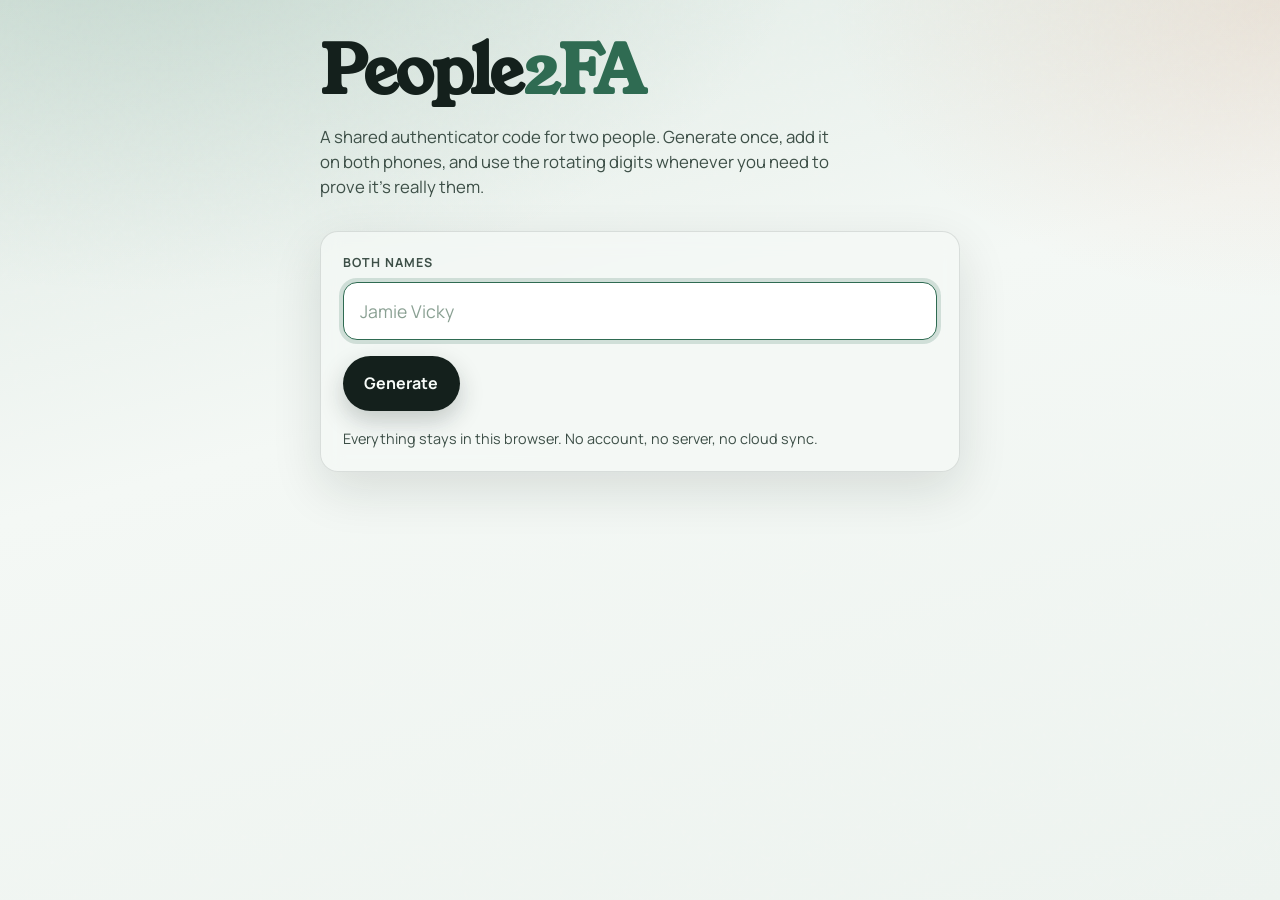
==== index.html @ 746b4fdc "Import People2FA from Origin codebase Bring over the shared TOTP authenticator web app from cursor.c" ====
<!DOCTYPE html>
<html lang="en">
  <head>
    <meta charset="utf-8" />
    <meta name="viewport" content="width=device-width, initial-scale=1" />
    <meta
      name="description"
      content="People2FA — share a simple TOTP code with someone you trust. No account, no server."
    />
    <title>People2FA</title>
    <link rel="icon" href="favicon.svg" type="image/svg+xml" />
    <link rel="preconnect" href="https://fonts.googleapis.com" />
    <link rel="preconnect" href="https://fonts.gstatic.com" crossorigin />
    <link
      href="https://fonts.googleapis.com/css2?family=Manrope:wght@400;600;700&family=Young+Serif&display=swap"
      rel="stylesheet"
    />
    <link rel="stylesheet" href="styles.css" />
  </head>
  <body data-page="landing">
    <main class="shell">
      <h1 class="brand">People<span>2FA</span></h1>
      <p class="lede">
        A shared authenticator code for two people. Generate once, add it on both
        phones, and use the rotating digits whenever you need to prove it’s really them.
      </p>

      <form class="panel" id="generate-form" autocomplete="off">
        <label for="both-names">Both Names</label>
        <input
          id="both-names"
          name="both-names"
          type="text"
          maxlength="64"
          placeholder="Jamie Vicky"
          required
          autofocus
        />
        <div class="actions">
          <button class="btn btn-primary" type="submit">Generate</button>
        </div>
        <p class="error" id="form-error" role="alert"></p>
        <p class="hint">
          Everything stays in this browser. No account, no server, no cloud sync.
        </p>
      </form>
    </main>
    <script src="app.js"></script>
  </body>
</html>
---- styles.css ----
:root {
  --ink: #14201c;
  --ink-soft: #3d4f47;
  --mist: #e8f0ec;
  --paper: #f4f8f5;
  --leaf: #2f6b52;
  --leaf-deep: #1f4a38;
  --signal: #c45c26;
  --warn-bg: #f8ebe3;
  --warn-border: #e0b49a;
  --line: rgba(20, 32, 28, 0.12);
  --glow: rgba(47, 107, 82, 0.18);
  --radius: 14px;
  --font-display: "Young Serif", Georgia, serif;
  --font-body: "Manrope", "Segoe UI", sans-serif;
  --shadow: 0 18px 50px rgba(20, 32, 28, 0.12);
}

*,
*::before,
*::after {
  box-sizing: border-box;
}

html {
  color-scheme: light;
}

body {
  margin: 0;
  min-height: 100dvh;
  font-family: var(--font-body);
  color: var(--ink);
  background:
    radial-gradient(1200px 700px at 12% -10%, rgba(47, 107, 82, 0.16), transparent 55%),
    radial-gradient(900px 600px at 100% 0%, rgba(196, 92, 38, 0.12), transparent 50%),
    linear-gradient(165deg, #dfeae4 0%, var(--paper) 42%, #edf3ef 100%);
  background-attachment: fixed;
  line-height: 1.5;
  -webkit-font-smoothing: antialiased;
}

body::before {
  content: "";
  position: fixed;
  inset: 0;
  pointer-events: none;
  opacity: 0.35;
  background-image: url("data:image/svg+xml,%3Csvg viewBox='0 0 200 200' xmlns='http://www.w3.org/2000/svg'%3E%3Cfilter id='n'%3E%3CfeTurbulence type='fractalNoise' baseFrequency='0.85' numOctaves='4' stitchTiles='stitch'/%3E%3C/filter%3E%3Crect width='100%25' height='100%25' filter='url(%23n)' opacity='0.45'/%3E%3C/svg%3E");
  mix-blend-mode: soft-light;
  z-index: 0;
}

a {
  color: var(--leaf-deep);
}

.shell {
  position: relative;
  z-index: 1;
  width: min(100% - 2rem, 40rem);
  margin: 0 auto;
  padding: 2.5rem 0 4rem;
}

.brand {
  font-family: var(--font-display);
  font-size: clamp(2.6rem, 9vw, 4.2rem);
  line-height: 0.95;
  letter-spacing: -0.02em;
  margin: 0 0 1.25rem;
  animation: rise 0.7s ease both;
}

.brand span {
  display: inline-block;
  color: var(--leaf);
}

.lede,
.section-copy {
  font-size: 1.05rem;
  color: var(--ink-soft);
  max-width: 32rem;
  margin: 0 0 2rem;
  animation: rise 0.7s ease 0.12s both;
}

.panel {
  background: rgba(244, 248, 245, 0.72);
  border: 1px solid var(--line);
  border-radius: calc(var(--radius) + 4px);
  padding: 1.35rem;
  backdrop-filter: blur(10px);
  box-shadow: var(--shadow);
  animation: rise 0.75s ease 0.22s both;
}

label {
  display: block;
  font-size: 0.78rem;
  font-weight: 700;
  letter-spacing: 0.08em;
  text-transform: uppercase;
  color: var(--ink-soft);
  margin-bottom: 0.55rem;
}

input[type="text"] {
  width: 100%;
  appearance: none;
  border: 1px solid var(--line);
  border-radius: var(--radius);
  background: #fff;
  color: var(--ink);
  font: inherit;
  font-size: 1.1rem;
  padding: 0.95rem 1rem;
  outline: none;
  transition: border-color 0.2s ease, box-shadow 0.2s ease;
}

input[type="text"]:focus {
  border-color: var(--leaf);
  box-shadow: 0 0 0 4px var(--glow);
}

input[type="text"]::placeholder {
  color: #8aa093;
}

.actions {
  display: flex;
  gap: 0.75rem;
  margin-top: 1rem;
}

.btn {
  appearance: none;
  border: 0;
  border-radius: 999px;
  font: inherit;
  font-weight: 700;
  cursor: pointer;
  padding: 0.95rem 1.35rem;
  transition: transform 0.15s ease, background 0.2s ease, box-shadow 0.2s ease;
}

.btn:active {
  transform: scale(0.98);
}

.btn-primary {
  background: var(--ink);
  color: #f7fbf8;
  box-shadow: 0 10px 24px rgba(20, 32, 28, 0.22);
}

.btn-primary:hover {
  background: var(--leaf-deep);
}

.btn-secondary {
  background: transparent;
  color: var(--ink);
  border: 1px solid var(--line);
  text-decoration: none;
  display: inline-flex;
  align-items: center;
  justify-content: center;
}

.btn-secondary:hover {
  background: rgba(255, 255, 255, 0.55);
}

.btn-link {
  display: inline-flex;
  align-items: center;
  justify-content: center;
  text-decoration: none;
  background: var(--leaf);
  color: #f7fbf8;
  border-radius: 999px;
  font-weight: 700;
  padding: 0.95rem 1.35rem;
  box-shadow: 0 10px 24px rgba(47, 107, 82, 0.25);
  transition: transform 0.15s ease, background 0.2s ease;
}

.btn-link:hover {
  background: var(--leaf-deep);
}

.btn-link:active {
  transform: scale(0.98);
}

.error {
  display: none;
  margin-top: 0.85rem;
  color: var(--signal);
  font-size: 0.92rem;
  font-weight: 600;
}

.error.show {
  display: block;
}

.hint {
  margin: 1.1rem 0 0;
  font-size: 0.9rem;
  color: var(--ink-soft);
}

.page-result .brand {
  font-size: clamp(2rem, 7vw, 3rem);
  margin-bottom: 0.75rem;
}

.page-result .lede {
  margin-bottom: 1.5rem;
}

.qr-stage {
  display: grid;
  place-items: center;
  margin: 0 0 1.25rem;
  padding: 1.25rem;
  background:
    linear-gradient(180deg, rgba(255, 255, 255, 0.9), rgba(244, 248, 245, 0.95));
  border: 1px solid var(--line);
  border-radius: calc(var(--radius) + 6px);
  box-shadow: var(--shadow);
  animation: pop 0.7s cubic-bezier(0.2, 0.8, 0.2, 1) 0.15s both;
}

#qr {
  width: min(100%, 260px);
  aspect-ratio: 1;
}

#qr table {
  border-collapse: collapse;
  margin: 0 auto;
}

#qr td {
  width: 4px;
  height: 4px;
  padding: 0;
}

.stack {
  display: grid;
  gap: 1rem;
}

.block {
  background: rgba(244, 248, 245, 0.78);
  border: 1px solid var(--line);
  border-radius: var(--radius);
  padding: 1.1rem 1.15rem;
  animation: rise 0.65s ease both;
}

.block:nth-of-type(1) { animation-delay: 0.28s; }
.block:nth-of-type(2) { animation-delay: 0.38s; }
.block:nth-of-type(3) { animation-delay: 0.48s; }
.block:nth-of-type(4) { animation-delay: 0.58s; }

.block h2 {
  margin: 0 0 0.45rem;
  font-family: var(--font-display);
  font-size: 1.35rem;
  font-weight: 400;
}

.block p {
  margin: 0 0 0.85rem;
  color: var(--ink-soft);
  font-size: 0.95rem;
}

.mono {
  font-family: ui-monospace, "SFMono-Regular", Menlo, Consolas, monospace;
  font-size: 0.86rem;
  word-break: break-all;
  background: #fff;
  border: 1px solid var(--line);
  border-radius: 10px;
  padding: 0.85rem 0.9rem;
  color: var(--ink);
}

.detail-grid {
  display: grid;
  gap: 0.65rem;
}

.detail {
  display: grid;
  gap: 0.2rem;
}

.detail dt {
  font-size: 0.72rem;
  font-weight: 700;
  letter-spacing: 0.08em;
  text-transform: uppercase;
  color: var(--ink-soft);
}

.detail dd {
  margin: 0;
  font-family: ui-monospace, "SFMono-Regular", Menlo, Consolas, monospace;
  font-size: 0.95rem;
  word-break: break-all;
}

.warn {
  background: var(--warn-bg);
  border-color: var(--warn-border);
}

.warn ul {
  margin: 0;
  padding-left: 1.15rem;
  color: var(--ink);
}

.warn li + li {
  margin-top: 0.55rem;
}

.footer-nav {
  margin-top: 1.5rem;
  display: flex;
  flex-wrap: wrap;
  gap: 0.75rem;
  animation: rise 0.6s ease 0.7s both;
}

@keyframes rise {
  from {
    opacity: 0;
    transform: translateY(12px);
  }
  to {
    opacity: 1;
    transform: translateY(0);
  }
}

@keyframes pop {
  from {
    opacity: 0;
    transform: scale(0.96) translateY(12px);
  }
  to {
    opacity: 1;
    transform: scale(1) translateY(0);
  }
}

@media (max-width: 540px) {
  .shell {
    width: min(100% - 1.25rem, 40rem);
    padding-top: 1.75rem;
  }

  .actions {
    flex-direction: column;
  }

  .btn,
  .btn-link {
    width: 100%;
    text-align: center;
  }
}

@media (prefers-reduced-motion: reduce) {
  *,
  *::before,
  *::after {
    animation: none !important;
    transition: none !important;
  }
}
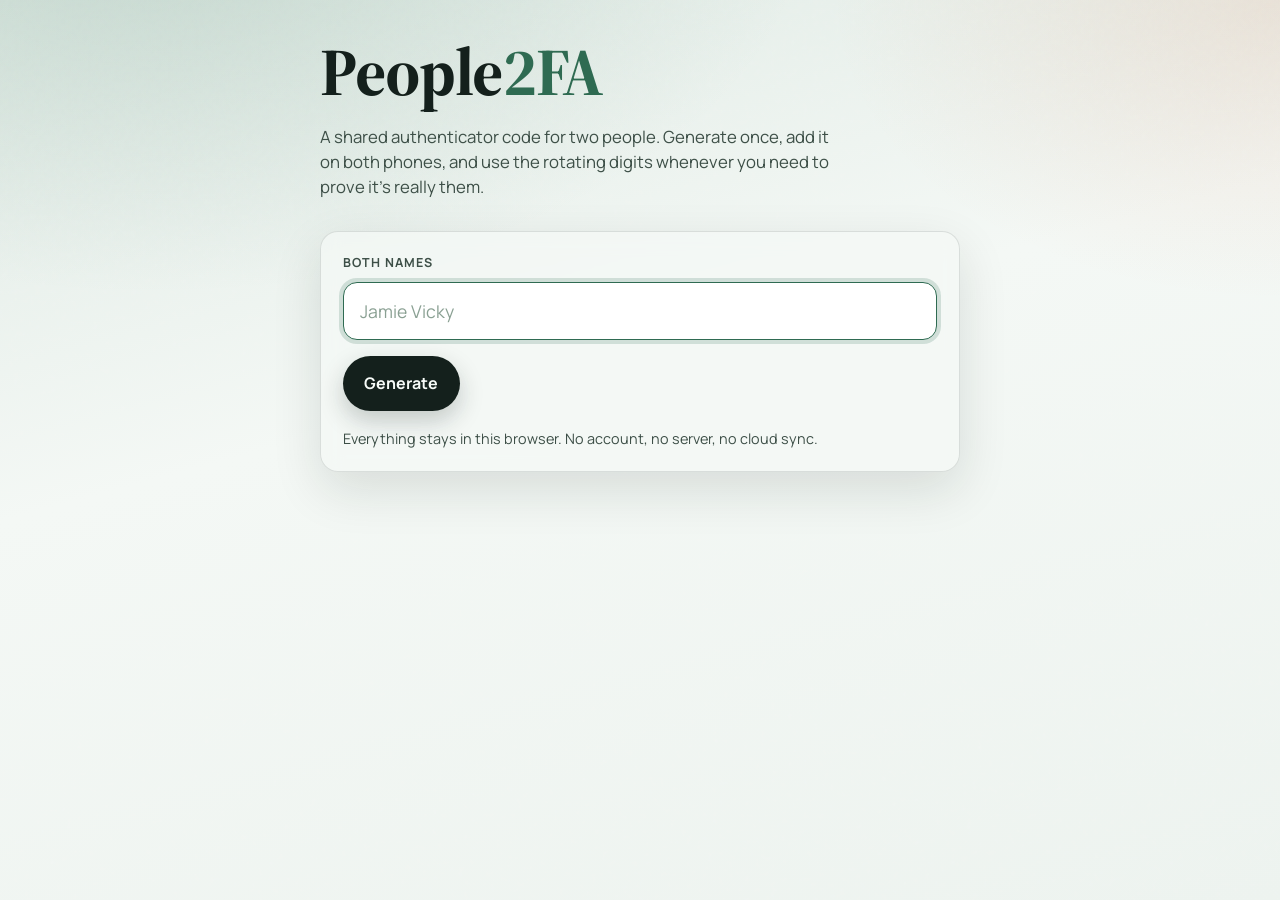
==== commit cd73eca6: "Use Source Serif 4 for the People2FA wordmark Replace Young Serif so the “2” reads as a lining numer" ====
--- a/index.html
+++ b/index.html
@@ -8,17 +8,415 @@
       content="People2FA — share a simple TOTP code with someone you trust. No account, no server."
     />
     <title>People2FA</title>
-    <link rel="icon" href="favicon.svg" type="image/svg+xml" />
+    <link rel="icon" href="[data-uri]" type="image/svg+xml" />
     <link rel="preconnect" href="https://fonts.googleapis.com" />
     <link rel="preconnect" href="https://fonts.gstatic.com" crossorigin />
     <link
-      href="https://fonts.googleapis.com/css2?family=Manrope:wght@400;600;700&family=Young+Serif&display=swap"
+      href="https://fonts.googleapis.com/css2?family=Manrope:wght@400;600;700&family=Source+Serif+4:opsz,wght@8..60,600;8..60,700&display=swap"
       rel="stylesheet"
     />
-    <link rel="stylesheet" href="styles.css" />
+    <style>
+:root {
+  --ink: #14201c;
+  --ink-soft: #3d4f47;
+  --mist: #e8f0ec;
+  --paper: #f4f8f5;
+  --leaf: #2f6b52;
+  --leaf-deep: #1f4a38;
+  --signal: #c45c26;
+  --warn-bg: #f8ebe3;
+  --warn-border: #e0b49a;
+  --line: rgba(20, 32, 28, 0.12);
+  --glow: rgba(47, 107, 82, 0.18);
+  --radius: 14px;
+  --font-display: "Source Serif 4", "Iowan Old Style", "Palatino Linotype", Palatino, serif;
+  --font-body: "Manrope", "Segoe UI", sans-serif;
+  --shadow: 0 18px 50px rgba(20, 32, 28, 0.12);
+}
+
+*,
+*::before,
+*::after {
+  box-sizing: border-box;
+}
+
+html {
+  color-scheme: light;
+}
+
+body {
+  margin: 0;
+  min-height: 100dvh;
+  font-family: var(--font-body);
+  color: var(--ink);
+  background:
+    radial-gradient(1200px 700px at 12% -10%, rgba(47, 107, 82, 0.16), transparent 55%),
+    radial-gradient(900px 600px at 100% 0%, rgba(196, 92, 38, 0.12), transparent 50%),
+    linear-gradient(165deg, #dfeae4 0%, var(--paper) 42%, #edf3ef 100%);
+  background-attachment: fixed;
+  line-height: 1.5;
+  -webkit-font-smoothing: antialiased;
+}
+
+body::before {
+  content: "";
+  position: fixed;
+  inset: 0;
+  pointer-events: none;
+  opacity: 0.35;
+  background-image: url("data:image/svg+xml,%3Csvg viewBox='0 0 200 200' xmlns='http://www.w3.org/2000/svg'%3E%3Cfilter id='n'%3E%3CfeTurbulence type='fractalNoise' baseFrequency='0.85' numOctaves='4' stitchTiles='stitch'/%3E%3C/filter%3E%3Crect width='100%25' height='100%25' filter='url(%23n)' opacity='0.45'/%3E%3C/svg%3E");
+  mix-blend-mode: soft-light;
+  z-index: 0;
+}
+
+a {
+  color: var(--leaf-deep);
+}
+
+.shell {
+  position: relative;
+  z-index: 1;
+  width: min(100% - 2rem, 40rem);
+  margin: 0 auto;
+  padding: 2.5rem 0 4rem;
+}
+
+.brand {
+  font-family: var(--font-display);
+  font-size: clamp(2.6rem, 9vw, 4.2rem);
+  font-weight: 700;
+  font-variant-numeric: lining-nums;
+  line-height: 0.95;
+  letter-spacing: -0.02em;
+  margin: 0 0 1.25rem;
+  animation: rise 0.7s ease both;
+}
+
+.brand span {
+  display: inline-block;
+  color: var(--leaf);
+}
+
+.lede,
+.section-copy {
+  font-size: 1.05rem;
+  color: var(--ink-soft);
+  max-width: 32rem;
+  margin: 0 0 2rem;
+  animation: rise 0.7s ease 0.12s both;
+}
+
+.panel {
+  background: rgba(244, 248, 245, 0.72);
+  border: 1px solid var(--line);
+  border-radius: calc(var(--radius) + 4px);
+  padding: 1.35rem;
+  backdrop-filter: blur(10px);
+  box-shadow: var(--shadow);
+  animation: rise 0.75s ease 0.22s both;
+}
+
+label {
+  display: block;
+  font-size: 0.78rem;
+  font-weight: 700;
+  letter-spacing: 0.08em;
+  text-transform: uppercase;
+  color: var(--ink-soft);
+  margin-bottom: 0.55rem;
+}
+
+input[type="text"] {
+  width: 100%;
+  appearance: none;
+  border: 1px solid var(--line);
+  border-radius: var(--radius);
+  background: #fff;
+  color: var(--ink);
+  font: inherit;
+  font-size: 1.1rem;
+  padding: 0.95rem 1rem;
+  outline: none;
+  transition: border-color 0.2s ease, box-shadow 0.2s ease;
+}
+
+input[type="text"]:focus {
+  border-color: var(--leaf);
+  box-shadow: 0 0 0 4px var(--glow);
+}
+
+input[type="text"]::placeholder {
+  color: #8aa093;
+}
+
+.actions {
+  display: flex;
+  gap: 0.75rem;
+  margin-top: 1rem;
+}
+
+.btn {
+  appearance: none;
+  border: 0;
+  border-radius: 999px;
+  font: inherit;
+  font-weight: 700;
+  cursor: pointer;
+  padding: 0.95rem 1.35rem;
+  transition: transform 0.15s ease, background 0.2s ease, box-shadow 0.2s ease;
+}
+
+.btn:active {
+  transform: scale(0.98);
+}
+
+.btn-primary {
+  background: var(--ink);
+  color: #f7fbf8;
+  box-shadow: 0 10px 24px rgba(20, 32, 28, 0.22);
+}
+
+.btn-primary:hover {
+  background: var(--leaf-deep);
+}
+
+.btn-secondary {
+  background: transparent;
+  color: var(--ink);
+  border: 1px solid var(--line);
+  text-decoration: none;
+  display: inline-flex;
+  align-items: center;
+  justify-content: center;
+}
+
+.btn-secondary:hover {
+  background: rgba(255, 255, 255, 0.55);
+}
+
+.btn-link {
+  display: inline-flex;
+  align-items: center;
+  justify-content: center;
+  text-decoration: none;
+  background: var(--leaf);
+  color: #f7fbf8;
+  border-radius: 999px;
+  font-weight: 700;
+  padding: 0.95rem 1.35rem;
+  box-shadow: 0 10px 24px rgba(47, 107, 82, 0.25);
+  transition: transform 0.15s ease, background 0.2s ease;
+}
+
+.btn-link:hover {
+  background: var(--leaf-deep);
+}
+
+.btn-link:active {
+  transform: scale(0.98);
+}
+
+.error {
+  display: none;
+  margin-top: 0.85rem;
+  color: var(--signal);
+  font-size: 0.92rem;
+  font-weight: 600;
+}
+
+.error.show {
+  display: block;
+}
+
+.hint {
+  margin: 1.1rem 0 0;
+  font-size: 0.9rem;
+  color: var(--ink-soft);
+}
+
+.page-result .brand {
+  font-size: clamp(2rem, 7vw, 3rem);
+  margin-bottom: 0.75rem;
+}
+
+.page-result .lede {
+  margin-bottom: 1.5rem;
+}
+
+.qr-stage {
+  display: flex;
+  justify-content: center;
+  align-items: center;
+  margin: 0.85rem 0 0;
+  padding: 1.25rem;
+  background:
+    linear-gradient(180deg, rgba(255, 255, 255, 0.9), rgba(244, 248, 245, 0.95));
+  border: 1px solid var(--line);
+  border-radius: calc(var(--radius) + 6px);
+}
+
+#qr {
+  display: flex;
+  justify-content: center;
+  align-items: center;
+  width: fit-content;
+  max-width: 100%;
+  margin: 0 auto;
+}
+
+#qr table {
+  border-collapse: collapse;
+  margin: 0 auto;
+}
+
+#qr td {
+  width: 5px;
+  height: 5px;
+  padding: 0;
+}
+
+.stack {
+  display: grid;
+  gap: 1rem;
+}
+
+.block {
+  background: rgba(244, 248, 245, 0.78);
+  border: 1px solid var(--line);
+  border-radius: var(--radius);
+  padding: 1.1rem 1.15rem;
+  animation: rise 0.65s ease both;
+}
+
+.block:nth-of-type(1) { animation-delay: 0.28s; }
+.block:nth-of-type(2) { animation-delay: 0.38s; }
+.block:nth-of-type(3) { animation-delay: 0.48s; }
+.block:nth-of-type(4) { animation-delay: 0.58s; }
+
+.block h2 {
+  margin: 0 0 0.45rem;
+  font-family: var(--font-display);
+  font-size: 1.35rem;
+  font-weight: 400;
+}
+
+.block p {
+  margin: 0 0 0.85rem;
+  color: var(--ink-soft);
+  font-size: 0.95rem;
+}
+
+.mono {
+  font-family: ui-monospace, "SFMono-Regular", Menlo, Consolas, monospace;
+  font-size: 0.86rem;
+  word-break: break-all;
+  background: #fff;
+  border: 1px solid var(--line);
+  border-radius: 10px;
+  padding: 0.85rem 0.9rem;
+  color: var(--ink);
+}
+
+.detail-grid {
+  display: grid;
+  gap: 0.65rem;
+}
+
+.detail {
+  display: grid;
+  gap: 0.2rem;
+}
+
+.detail dt {
+  font-size: 0.72rem;
+  font-weight: 700;
+  letter-spacing: 0.08em;
+  text-transform: uppercase;
+  color: var(--ink-soft);
+}
+
+.detail dd {
+  margin: 0;
+  font-family: ui-monospace, "SFMono-Regular", Menlo, Consolas, monospace;
+  font-size: 0.95rem;
+  word-break: break-all;
+}
+
+.warn {
+  background: var(--warn-bg);
+  border-color: var(--warn-border);
+}
+
+.warn ul {
+  margin: 0;
+  padding-left: 1.15rem;
+  color: var(--ink);
+}
+
+.warn li + li {
+  margin-top: 0.55rem;
+}
+
+.footer-nav {
+  margin-top: 1.5rem;
+  display: flex;
+  flex-wrap: wrap;
+  gap: 0.75rem;
+  animation: rise 0.6s ease 0.7s both;
+}
+
+@keyframes rise {
+  from {
+    opacity: 0;
+    transform: translateY(12px);
+  }
+  to {
+    opacity: 1;
+    transform: translateY(0);
+  }
+}
+
+@keyframes pop {
+  from {
+    opacity: 0;
+    transform: scale(0.96) translateY(12px);
+  }
+  to {
+    opacity: 1;
+    transform: scale(1) translateY(0);
+  }
+}
+
+@media (max-width: 540px) {
+  .shell {
+    width: min(100% - 1.25rem, 40rem);
+    padding-top: 1.75rem;
+  }
+
+  .actions {
+    flex-direction: column;
+  }
+
+  .btn,
+  .btn-link {
+    width: 100%;
+    text-align: center;
+  }
+}
+
+@media (prefers-reduced-motion: reduce) {
+  *,
+  *::before,
+  *::after {
+    animation: none !important;
+    transition: none !important;
+  }
+}
+
+    </style>
   </head>
-  <body data-page="landing">
-    <main class="shell">
+  <body>
+    <main class="shell" id="view-landing">
       <h1 class="brand">People<span>2FA</span></h1>
       <p class="lede">
         A shared authenticator code for two people. Generate once, add it on both
@@ -45,6 +443,2555 @@
         </p>
       </form>
     </main>
-    <script src="app.js"></script>
+
+    <main class="shell" id="view-result" hidden>
+      <h1 class="brand">People<span>2FA</span></h1>
+      <p class="lede">
+        Pair for <strong id="pair-names">…</strong>. Add it on your phone, then share
+        the QR with the other person in person.
+      </p>
+
+      <div class="stack">
+        <section class="block">
+          <h2>Add it to your phone</h2>
+          <p>
+            Tap below to open your authenticator, or enter the title and secret by hand.
+          </p>
+          <div class="actions">
+            <a class="btn-link" id="add-link" href="#">Open Authenticator</a>
+          </div>
+          <dl class="detail-grid" style="margin-top: 1rem">
+            <div class="detail">
+              <dt>Title</dt>
+              <dd id="pair-label"></dd>
+            </div>
+            <div class="detail">
+              <dt>Secret</dt>
+              <dd id="pair-secret"></dd>
+            </div>
+          </dl>
+        </section>
+
+        <section class="block">
+          <h2>Add it to other phones</h2>
+          <p>Scan this QR together in person.</p>
+          <div class="qr-stage" aria-label="QR code for authenticator setup">
+            <div id="qr"></div>
+          </div>
+        </section>
+
+        <section class="block warn">
+          <h2>Keep this offline</h2>
+          <ul>
+            <li>
+              Use <strong>Google Authenticator without signing in</strong>, or
+              another app that does not back codes up to iCloud, Google, or a password
+              manager by default.
+            </li>
+            <li>Set this up in person, not remotely.</li>
+            <li>
+              Write the secret on paper or somewhere super safe from hackers and AI.
+            </li>
+            <li>
+              Anyone with the secret can generate the same codes. Treat it like a
+              shared password.
+            </li>
+          </ul>
+        </section>
+      </div>
+
+      <div class="footer-nav">
+        <button class="btn btn-secondary" type="button" id="generate-another">
+          Generate another
+        </button>
+      </div>
+    </main>
+
+    <script>
+//---------------------------------------------------------------------
+//
+// QR Code Generator for JavaScript
+//
+// Copyright (c) 2009 Kazuhiko Arase
+//
+// URL: http://www.d-project.com/
+//
+// Licensed under the MIT license:
+//  http://www.opensource.org/licenses/mit-license.php
+//
+// The word 'QR Code' is registered trademark of
+// DENSO WAVE INCORPORATED
+//  http://www.denso-wave.com/qrcode/faqpatent-e.html
+//
+//---------------------------------------------------------------------
+
+var qrcode = function() {
+
+  //---------------------------------------------------------------------
+  // qrcode
+  //---------------------------------------------------------------------
+
+  /**
+   * qrcode
+   * @param typeNumber 1 to 40
+   * @param errorCorrectionLevel 'L','M','Q','H'
+   */
+  var qrcode = function(typeNumber, errorCorrectionLevel) {
+
+    var PAD0 = 0xEC;
+    var PAD1 = 0x11;
+
+    var _typeNumber = typeNumber;
+    var _errorCorrectionLevel = QRErrorCorrectionLevel[errorCorrectionLevel];
+    var _modules = null;
+    var _moduleCount = 0;
+    var _dataCache = null;
+    var _dataList = [];
+
+    var _this = {};
+
+    var makeImpl = function(test, maskPattern) {
+
+      _moduleCount = _typeNumber * 4 + 17;
+      _modules = function(moduleCount) {
+        var modules = new Array(moduleCount);
+        for (var row = 0; row < moduleCount; row += 1) {
+          modules[row] = new Array(moduleCount);
+          for (var col = 0; col < moduleCount; col += 1) {
+            modules[row][col] = null;
+          }
+        }
+        return modules;
+      }(_moduleCount);
+
+      setupPositionProbePattern(0, 0);
+      setupPositionProbePattern(_moduleCount - 7, 0);
+      setupPositionProbePattern(0, _moduleCount - 7);
+      setupPositionAdjustPattern();
+      setupTimingPattern();
+      setupTypeInfo(test, maskPattern);
+
+      if (_typeNumber >= 7) {
+        setupTypeNumber(test);
+      }
+
+      if (_dataCache == null) {
+        _dataCache = createData(_typeNumber, _errorCorrectionLevel, _dataList);
+      }
+
+      mapData(_dataCache, maskPattern);
+    };
+
+    var setupPositionProbePattern = function(row, col) {
+
+      for (var r = -1; r <= 7; r += 1) {
+
+        if (row + r <= -1 || _moduleCount <= row + r) continue;
+
+        for (var c = -1; c <= 7; c += 1) {
+
+          if (col + c <= -1 || _moduleCount <= col + c) continue;
+
+          if ( (0 <= r && r <= 6 && (c == 0 || c == 6) )
+              || (0 <= c && c <= 6 && (r == 0 || r == 6) )
+              || (2 <= r && r <= 4 && 2 <= c && c <= 4) ) {
+            _modules[row + r][col + c] = true;
+          } else {
+            _modules[row + r][col + c] = false;
+          }
+        }
+      }
+    };
+
+    var getBestMaskPattern = function() {
+
+      var minLostPoint = 0;
+      var pattern = 0;
+
+      for (var i = 0; i < 8; i += 1) {
+
+        makeImpl(true, i);
+
+        var lostPoint = QRUtil.getLostPoint(_this);
+
+        if (i == 0 || minLostPoint > lostPoint) {
+          minLostPoint = lostPoint;
+          pattern = i;
+        }
+      }
+
+      return pattern;
+    };
+
+    var setupTimingPattern = function() {
+
+      for (var r = 8; r < _moduleCount - 8; r += 1) {
+        if (_modules[r][6] != null) {
+          continue;
+        }
+        _modules[r][6] = (r % 2 == 0);
+      }
+
+      for (var c = 8; c < _moduleCount - 8; c += 1) {
+        if (_modules[6][c] != null) {
+          continue;
+        }
+        _modules[6][c] = (c % 2 == 0);
+      }
+    };
+
+    var setupPositionAdjustPattern = function() {
+
+      var pos = QRUtil.getPatternPosition(_typeNumber);
+
+      for (var i = 0; i < pos.length; i += 1) {
+
+        for (var j = 0; j < pos.length; j += 1) {
+
+          var row = pos[i];
+          var col = pos[j];
+
+          if (_modules[row][col] != null) {
+            continue;
+          }
+
+          for (var r = -2; r <= 2; r += 1) {
+
+            for (var c = -2; c <= 2; c += 1) {
+
+              if (r == -2 || r == 2 || c == -2 || c == 2
+                  || (r == 0 && c == 0) ) {
+                _modules[row + r][col + c] = true;
+              } else {
+                _modules[row + r][col + c] = false;
+              }
+            }
+          }
+        }
+      }
+    };
+
+    var setupTypeNumber = function(test) {
+
+      var bits = QRUtil.getBCHTypeNumber(_typeNumber);
+
+      for (var i = 0; i < 18; i += 1) {
+        var mod = (!test && ( (bits >> i) & 1) == 1);
+        _modules[Math.floor(i / 3)][i % 3 + _moduleCount - 8 - 3] = mod;
+      }
+
+      for (var i = 0; i < 18; i += 1) {
+        var mod = (!test && ( (bits >> i) & 1) == 1);
+        _modules[i % 3 + _moduleCount - 8 - 3][Math.floor(i / 3)] = mod;
+      }
+    };
+
+    var setupTypeInfo = function(test, maskPattern) {
+
+      var data = (_errorCorrectionLevel << 3) | maskPattern;
+      var bits = QRUtil.getBCHTypeInfo(data);
+
+      // vertical
+      for (var i = 0; i < 15; i += 1) {
+
+        var mod = (!test && ( (bits >> i) & 1) == 1);
+
+        if (i < 6) {
+          _modules[i][8] = mod;
+        } else if (i < 8) {
+          _modules[i + 1][8] = mod;
+        } else {
+          _modules[_moduleCount - 15 + i][8] = mod;
+        }
+      }
+
+      // horizontal
+      for (var i = 0; i < 15; i += 1) {
+
+        var mod = (!test && ( (bits >> i) & 1) == 1);
+
+        if (i < 8) {
+          _modules[8][_moduleCount - i - 1] = mod;
+        } else if (i < 9) {
+          _modules[8][15 - i - 1 + 1] = mod;
+        } else {
+          _modules[8][15 - i - 1] = mod;
+        }
+      }
+
+      // fixed module
+      _modules[_moduleCount - 8][8] = (!test);
+    };
+
+    var mapData = function(data, maskPattern) {
+
+      var inc = -1;
+      var row = _moduleCount - 1;
+      var bitIndex = 7;
+      var byteIndex = 0;
+      var maskFunc = QRUtil.getMaskFunction(maskPattern);
+
+      for (var col = _moduleCount - 1; col > 0; col -= 2) {
+
+        if (col == 6) col -= 1;
+
+        while (true) {
+
+          for (var c = 0; c < 2; c += 1) {
+
+            if (_modules[row][col - c] == null) {
+
+              var dark = false;
+
+              if (byteIndex < data.length) {
+                dark = ( ( (data[byteIndex] >>> bitIndex) & 1) == 1);
+              }
+
+              var mask = maskFunc(row, col - c);
+
+              if (mask) {
+                dark = !dark;
+              }
+
+              _modules[row][col - c] = dark;
+              bitIndex -= 1;
+
+              if (bitIndex == -1) {
+                byteIndex += 1;
+                bitIndex = 7;
+              }
+            }
+          }
+
+          row += inc;
+
+          if (row < 0 || _moduleCount <= row) {
+            row -= inc;
+            inc = -inc;
+            break;
+          }
+        }
+      }
+    };
+
+    var createBytes = function(buffer, rsBlocks) {
+
+      var offset = 0;
+
+      var maxDcCount = 0;
+      var maxEcCount = 0;
+
+      var dcdata = new Array(rsBlocks.length);
+      var ecdata = new Array(rsBlocks.length);
+
+      for (var r = 0; r < rsBlocks.length; r += 1) {
+
+        var dcCount = rsBlocks[r].dataCount;
+        var ecCount = rsBlocks[r].totalCount - dcCount;
+
+        maxDcCount = Math.max(maxDcCount, dcCount);
+        maxEcCount = Math.max(maxEcCount, ecCount);
+
+        dcdata[r] = new Array(dcCount);
+
+        for (var i = 0; i < dcdata[r].length; i += 1) {
+          dcdata[r][i] = 0xff & buffer.getBuffer()[i + offset];
+        }
+        offset += dcCount;
+
+        var rsPoly = QRUtil.getErrorCorrectPolynomial(ecCount);
+        var rawPoly = qrPolynomial(dcdata[r], rsPoly.getLength() - 1);
+
+        var modPoly = rawPoly.mod(rsPoly);
+        ecdata[r] = new Array(rsPoly.getLength() - 1);
+        for (var i = 0; i < ecdata[r].length; i += 1) {
+          var modIndex = i + modPoly.getLength() - ecdata[r].length;
+          ecdata[r][i] = (modIndex >= 0)? modPoly.getAt(modIndex) : 0;
+        }
+      }
+
+      var totalCodeCount = 0;
+      for (var i = 0; i < rsBlocks.length; i += 1) {
+        totalCodeCount += rsBlocks[i].totalCount;
+      }
+
+      var data = new Array(totalCodeCount);
+      var index = 0;
+
+      for (var i = 0; i < maxDcCount; i += 1) {
+        for (var r = 0; r < rsBlocks.length; r += 1) {
+          if (i < dcdata[r].length) {
+            data[index] = dcdata[r][i];
+            index += 1;
+          }
+        }
+      }
+
+      for (var i = 0; i < maxEcCount; i += 1) {
+        for (var r = 0; r < rsBlocks.length; r += 1) {
+          if (i < ecdata[r].length) {
+            data[index] = ecdata[r][i];
+            index += 1;
+          }
+        }
+      }
+
+      return data;
+    };
+
+    var createData = function(typeNumber, errorCorrectionLevel, dataList) {
+
+      var rsBlocks = QRRSBlock.getRSBlocks(typeNumber, errorCorrectionLevel);
+
+      var buffer = qrBitBuffer();
+
+      for (var i = 0; i < dataList.length; i += 1) {
+        var data = dataList[i];
+        buffer.put(data.getMode(), 4);
+        buffer.put(data.getLength(), QRUtil.getLengthInBits(data.getMode(), typeNumber) );
+        data.write(buffer);
+      }
+
+      // calc num max data.
+      var totalDataCount = 0;
+      for (var i = 0; i < rsBlocks.length; i += 1) {
+        totalDataCount += rsBlocks[i].dataCount;
+      }
+
+      if (buffer.getLengthInBits() > totalDataCount * 8) {
+        throw 'code length overflow. ('
+          + buffer.getLengthInBits()
+          + '>'
+          + totalDataCount * 8
+          + ')';
+      }
+
+      // end code
+      if (buffer.getLengthInBits() + 4 <= totalDataCount * 8) {
+        buffer.put(0, 4);
+      }
+
+      // padding
+      while (buffer.getLengthInBits() % 8 != 0) {
+        buffer.putBit(false);
+      }
+
+      // padding
+      while (true) {
+
+        if (buffer.getLengthInBits() >= totalDataCount * 8) {
+          break;
+        }
+        buffer.put(PAD0, 8);
+
+        if (buffer.getLengthInBits() >= totalDataCount * 8) {
+          break;
+        }
+        buffer.put(PAD1, 8);
+      }
+
+      return createBytes(buffer, rsBlocks);
+    };
+
+    _this.addData = function(data, mode) {
+
+      mode = mode || 'Byte';
+
+      var newData = null;
+
+      switch(mode) {
+      case 'Numeric' :
+        newData = qrNumber(data);
+        break;
+      case 'Alphanumeric' :
+        newData = qrAlphaNum(data);
+        break;
+      case 'Byte' :
+        newData = qr8BitByte(data);
+        break;
+      case 'Kanji' :
+        newData = qrKanji(data);
+        break;
+      default :
+        throw 'mode:' + mode;
+      }
+
+      _dataList.push(newData);
+      _dataCache = null;
+    };
+
+    _this.isDark = function(row, col) {
+      if (row < 0 || _moduleCount <= row || col < 0 || _moduleCount <= col) {
+        throw row + ',' + col;
+      }
+      return _modules[row][col];
+    };
+
+    _this.getModuleCount = function() {
+      return _moduleCount;
+    };
+
+    _this.make = function() {
+      if (_typeNumber < 1) {
+        var typeNumber = 1;
+
+        for (; typeNumber < 40; typeNumber++) {
+          var rsBlocks = QRRSBlock.getRSBlocks(typeNumber, _errorCorrectionLevel);
+          var buffer = qrBitBuffer();
+
+          for (var i = 0; i < _dataList.length; i++) {
+            var data = _dataList[i];
+            buffer.put(data.getMode(), 4);
+            buffer.put(data.getLength(), QRUtil.getLengthInBits(data.getMode(), typeNumber) );
+            data.write(buffer);
+          }
+
+          var totalDataCount = 0;
+          for (var i = 0; i < rsBlocks.length; i++) {
+            totalDataCount += rsBlocks[i].dataCount;
+          }
+
+          if (buffer.getLengthInBits() <= totalDataCount * 8) {
+            break;
+          }
+        }
+
+        _typeNumber = typeNumber;
+      }
+
+      makeImpl(false, getBestMaskPattern() );
+    };
+
+    _this.createTableTag = function(cellSize, margin) {
+
+      cellSize = cellSize || 2;
+      margin = (typeof margin == 'undefined')? cellSize * 4 : margin;
+
+      var qrHtml = '';
+
+      qrHtml += '<table style="';
+      qrHtml += ' border-width: 0px; border-style: none;';
+      qrHtml += ' border-collapse: collapse;';
+      qrHtml += ' padding: 0px; margin: ' + margin + 'px;';
+      qrHtml += '">';
+      qrHtml += '<tbody>';
+
+      for (var r = 0; r < _this.getModuleCount(); r += 1) {
+
+        qrHtml += '<tr>';
+
+        for (var c = 0; c < _this.getModuleCount(); c += 1) {
+          qrHtml += '<td style="';
+          qrHtml += ' border-width: 0px; border-style: none;';
+          qrHtml += ' border-collapse: collapse;';
+          qrHtml += ' padding: 0px; margin: 0px;';
+          qrHtml += ' width: ' + cellSize + 'px;';
+          qrHtml += ' height: ' + cellSize + 'px;';
+          qrHtml += ' background-color: ';
+          qrHtml += _this.isDark(r, c)? '#000000' : '#ffffff';
+          qrHtml += ';';
+          qrHtml += '"/>';
+        }
+
+        qrHtml += '</tr>';
+      }
+
+      qrHtml += '</tbody>';
+      qrHtml += '</table>';
+
+      return qrHtml;
+    };
+
+    _this.createSvgTag = function(cellSize, margin, alt, title) {
+
+      var opts = {};
+      if (typeof arguments[0] == 'object') {
+        // Called by options.
+        opts = arguments[0];
+        // overwrite cellSize and margin.
+        cellSize = opts.cellSize;
+        margin = opts.margin;
+        alt = opts.alt;
+        title = opts.title;
+      }
+
+      cellSize = cellSize || 2;
+      margin = (typeof margin == 'undefined')? cellSize * 4 : margin;
+
+      // Compose alt property surrogate
+      alt = (typeof alt === 'string') ? {text: alt} : alt || {};
+      alt.text = alt.text || null;
+      alt.id = (alt.text) ? alt.id || 'qrcode-description' : null;
+
+      // Compose title property surrogate
+      title = (typeof title === 'string') ? {text: title} : title || {};
+      title.text = title.text || null;
+      title.id = (title.text) ? title.id || 'qrcode-title' : null;
+
+      var size = _this.getModuleCount() * cellSize + margin * 2;
+      var c, mc, r, mr, qrSvg='', rect;
+
+      rect = 'l' + cellSize + ',0 0,' + cellSize +
+        ' -' + cellSize + ',0 0,-' + cellSize + 'z ';
+
+      qrSvg += '<svg version="1.1" xmlns="http://www.w3.org/2000/svg"';
+      qrSvg += !opts.scalable ? ' width="' + size + 'px" height="' + size + 'px"' : '';
+      qrSvg += ' viewBox="0 0 ' + size + ' ' + size + '" ';
+      qrSvg += ' preserveAspectRatio="xMinYMin meet"';
+      qrSvg += (title.text || alt.text) ? ' role="img" aria-labelledby="' +
+          escapeXml([title.id, alt.id].join(' ').trim() ) + '"' : '';
+      qrSvg += '>';
+      qrSvg += (title.text) ? '<title id="' + escapeXml(title.id) + '">' +
+          escapeXml(title.text) + '</title>' : '';
+      qrSvg += (alt.text) ? '<description id="' + escapeXml(alt.id) + '">' +
+          escapeXml(alt.text) + '</description>' : '';
+      qrSvg += '<rect width="100%" height="100%" fill="white" cx="0" cy="0"/>';
+      qrSvg += '<path d="';
+
+      for (r = 0; r < _this.getModuleCount(); r += 1) {
+        mr = r * cellSize + margin;
+        for (c = 0; c < _this.getModuleCount(); c += 1) {
+          if (_this.isDark(r, c) ) {
+            mc = c*cellSize+margin;
+            qrSvg += 'M' + mc + ',' + mr + rect;
+          }
+        }
+      }
+
+      qrSvg += '" stroke="transparent" fill="black"/>';
+      qrSvg += '</svg>';
+
+      return qrSvg;
+    };
+
+    _this.createDataURL = function(cellSize, margin) {
+
+      cellSize = cellSize || 2;
+      margin = (typeof margin == 'undefined')? cellSize * 4 : margin;
+
+      var size = _this.getModuleCount() * cellSize + margin * 2;
+      var min = margin;
+      var max = size - margin;
+
+      return createDataURL(size, size, function(x, y) {
+        if (min <= x && x < max && min <= y && y < max) {
+          var c = Math.floor( (x - min) / cellSize);
+          var r = Math.floor( (y - min) / cellSize);
+          return _this.isDark(r, c)? 0 : 1;
+        } else {
+          return 1;
+        }
+      } );
+    };
+
+    _this.createImgTag = function(cellSize, margin, alt) {
+
+      cellSize = cellSize || 2;
+      margin = (typeof margin == 'undefined')? cellSize * 4 : margin;
+
+      var size = _this.getModuleCount() * cellSize + margin * 2;
+
+      var img = '';
+      img += '<img';
+      img += '\u0020src="';
+      img += _this.createDataURL(cellSize, margin);
+      img += '"';
+      img += '\u0020width="';
+      img += size;
+      img += '"';
+      img += '\u0020height="';
+      img += size;
+      img += '"';
+      if (alt) {
+        img += '\u0020alt="';
+        img += escapeXml(alt);
+        img += '"';
+      }
+      img += '/>';
+
+      return img;
+    };
+
+    var escapeXml = function(s) {
+      var escaped = '';
+      for (var i = 0; i < s.length; i += 1) {
+        var c = s.charAt(i);
+        switch(c) {
+        case '<': escaped += '&lt;'; break;
+        case '>': escaped += '&gt;'; break;
+        case '&': escaped += '&amp;'; break;
+        case '"': escaped += '&quot;'; break;
+        default : escaped += c; break;
+        }
+      }
+      return escaped;
+    };
+
+    var _createHalfASCII = function(margin) {
+      var cellSize = 1;
+      margin = (typeof margin == 'undefined')? cellSize * 2 : margin;
+
+      var size = _this.getModuleCount() * cellSize + margin * 2;
+      var min = margin;
+      var max = size - margin;
+
+      var y, x, r1, r2, p;
+
+      var blocks = {
+        '██': '█',
+        '█ ': '▀',
+        ' █': '▄',
+        '  ': ' '
+      };
+
+      var blocksLastLineNoMargin = {
+        '██': '▀',
+        '█ ': '▀',
+        ' █': ' ',
+        '  ': ' '
+      };
+
+      var ascii = '';
+      for (y = 0; y < size; y += 2) {
+        r1 = Math.floor((y - min) / cellSize);
+        r2 = Math.floor((y + 1 - min) / cellSize);
+        for (x = 0; x < size; x += 1) {
+          p = '█';
+
+          if (min <= x && x < max && min <= y && y < max && _this.isDark(r1, Math.floor((x - min) / cellSize))) {
+            p = ' ';
+          }
+
+          if (min <= x && x < max && min <= y+1 && y+1 < max && _this.isDark(r2, Math.floor((x - min) / cellSize))) {
+            p += ' ';
+          }
+          else {
+            p += '█';
+          }
+
+          // Output 2 characters per pixel, to create full square. 1 character per pixels gives only half width of square.
+          ascii += (margin < 1 && y+1 >= max) ? blocksLastLineNoMargin[p] : blocks[p];
+        }
+
+        ascii += '\n';
+      }
+
+      if (size % 2 && margin > 0) {
+        return ascii.substring(0, ascii.length - size - 1) + Array(size+1).join('▀');
+      }
+
+      return ascii.substring(0, ascii.length-1);
+    };
+
+    _this.createASCII = function(cellSize, margin) {
+      cellSize = cellSize || 1;
+
+      if (cellSize < 2) {
+        return _createHalfASCII(margin);
+      }
+
+      cellSize -= 1;
+      margin = (typeof margin == 'undefined')? cellSize * 2 : margin;
+
+      var size = _this.getModuleCount() * cellSize + margin * 2;
+      var min = margin;
+      var max = size - margin;
+
+      var y, x, r, p;
+
+      var white = Array(cellSize+1).join('██');
+      var black = Array(cellSize+1).join('  ');
+
+      var ascii = '';
+      var line = '';
+      for (y = 0; y < size; y += 1) {
+        r = Math.floor( (y - min) / cellSize);
+        line = '';
+        for (x = 0; x < size; x += 1) {
+          p = 1;
+
+          if (min <= x && x < max && min <= y && y < max && _this.isDark(r, Math.floor((x - min) / cellSize))) {
+            p = 0;
+          }
+
+          // Output 2 characters per pixel, to create full square. 1 character per pixels gives only half width of square.
+          line += p ? white : black;
+        }
+
+        for (r = 0; r < cellSize; r += 1) {
+          ascii += line + '\n';
+        }
+      }
+
+      return ascii.substring(0, ascii.length-1);
+    };
+
+    _this.renderTo2dContext = function(context, cellSize) {
+      cellSize = cellSize || 2;
+      var length = _this.getModuleCount();
+      for (var row = 0; row < length; row++) {
+        for (var col = 0; col < length; col++) {
+          context.fillStyle = _this.isDark(row, col) ? 'black' : 'white';
+          context.fillRect(row * cellSize, col * cellSize, cellSize, cellSize);
+        }
+      }
+    }
+
+    return _this;
+  };
+
+  //---------------------------------------------------------------------
+  // qrcode.stringToBytes
+  //---------------------------------------------------------------------
+
+  qrcode.stringToBytesFuncs = {
+    'default' : function(s) {
+      var bytes = [];
+      for (var i = 0; i < s.length; i += 1) {
+        var c = s.charCodeAt(i);
+        bytes.push(c & 0xff);
+      }
+      return bytes;
+    }
+  };
+
+  qrcode.stringToBytes = qrcode.stringToBytesFuncs['default'];
+
+  //---------------------------------------------------------------------
+  // qrcode.createStringToBytes
+  //---------------------------------------------------------------------
+
+  /**
+   * @param unicodeData base64 string of byte array.
+   * [16bit Unicode],[16bit Bytes], ...
+   * @param numChars
+   */
+  qrcode.createStringToBytes = function(unicodeData, numChars) {
+
+    // create conversion map.
+
+    var unicodeMap = function() {
+
+      var bin = base64DecodeInputStream(unicodeData);
+      var read = function() {
+        var b = bin.read();
+        if (b == -1) throw 'eof';
+        return b;
+      };
+
+      var count = 0;
+      var unicodeMap = {};
+      while (true) {
+        var b0 = bin.read();
+        if (b0 == -1) break;
+        var b1 = read();
+        var b2 = read();
+        var b3 = read();
+        var k = String.fromCharCode( (b0 << 8) | b1);
+        var v = (b2 << 8) | b3;
+        unicodeMap[k] = v;
+        count += 1;
+      }
+      if (count != numChars) {
+        throw count + ' != ' + numChars;
+      }
+
+      return unicodeMap;
+    }();
+
+    var unknownChar = '?'.charCodeAt(0);
+
+    return function(s) {
+      var bytes = [];
+      for (var i = 0; i < s.length; i += 1) {
+        var c = s.charCodeAt(i);
+        if (c < 128) {
+          bytes.push(c);
+        } else {
+          var b = unicodeMap[s.charAt(i)];
+          if (typeof b == 'number') {
+            if ( (b & 0xff) == b) {
+              // 1byte
+              bytes.push(b);
+            } else {
+              // 2bytes
+              bytes.push(b >>> 8);
+              bytes.push(b & 0xff);
+            }
+          } else {
+            bytes.push(unknownChar);
+          }
+        }
+      }
+      return bytes;
+    };
+  };
+
+  //---------------------------------------------------------------------
+  // QRMode
+  //---------------------------------------------------------------------
+
+  var QRMode = {
+    MODE_NUMBER :    1 << 0,
+    MODE_ALPHA_NUM : 1 << 1,
+    MODE_8BIT_BYTE : 1 << 2,
+    MODE_KANJI :     1 << 3
+  };
+
+  //---------------------------------------------------------------------
+  // QRErrorCorrectionLevel
+  //---------------------------------------------------------------------
+
+  var QRErrorCorrectionLevel = {
+    L : 1,
+    M : 0,
+    Q : 3,
+    H : 2
+  };
+
+  //---------------------------------------------------------------------
+  // QRMaskPattern
+  //---------------------------------------------------------------------
+
+  var QRMaskPattern = {
+    PATTERN000 : 0,
+    PATTERN001 : 1,
+    PATTERN010 : 2,
+    PATTERN011 : 3,
+    PATTERN100 : 4,
+    PATTERN101 : 5,
+    PATTERN110 : 6,
+    PATTERN111 : 7
+  };
+
+  //---------------------------------------------------------------------
+  // QRUtil
+  //---------------------------------------------------------------------
+
+  var QRUtil = function() {
+
+    var PATTERN_POSITION_TABLE = [
+      [],
+      [6, 18],
+      [6, 22],
+      [6, 26],
+      [6, 30],
+      [6, 34],
+      [6, 22, 38],
+      [6, 24, 42],
+      [6, 26, 46],
+      [6, 28, 50],
+      [6, 30, 54],
+      [6, 32, 58],
+      [6, 34, 62],
+      [6, 26, 46, 66],
+      [6, 26, 48, 70],
+      [6, 26, 50, 74],
+      [6, 30, 54, 78],
+      [6, 30, 56, 82],
+      [6, 30, 58, 86],
+      [6, 34, 62, 90],
+      [6, 28, 50, 72, 94],
+      [6, 26, 50, 74, 98],
+      [6, 30, 54, 78, 102],
+      [6, 28, 54, 80, 106],
+      [6, 32, 58, 84, 110],
+      [6, 30, 58, 86, 114],
+      [6, 34, 62, 90, 118],
+      [6, 26, 50, 74, 98, 122],
+      [6, 30, 54, 78, 102, 126],
+      [6, 26, 52, 78, 104, 130],
+      [6, 30, 56, 82, 108, 134],
+      [6, 34, 60, 86, 112, 138],
+      [6, 30, 58, 86, 114, 142],
+      [6, 34, 62, 90, 118, 146],
+      [6, 30, 54, 78, 102, 126, 150],
+      [6, 24, 50, 76, 102, 128, 154],
+      [6, 28, 54, 80, 106, 132, 158],
+      [6, 32, 58, 84, 110, 136, 162],
+      [6, 26, 54, 82, 110, 138, 166],
+      [6, 30, 58, 86, 114, 142, 170]
+    ];
+    var G15 = (1 << 10) | (1 << 8) | (1 << 5) | (1 << 4) | (1 << 2) | (1 << 1) | (1 << 0);
+    var G18 = (1 << 12) | (1 << 11) | (1 << 10) | (1 << 9) | (1 << 8) | (1 << 5) | (1 << 2) | (1 << 0);
+    var G15_MASK = (1 << 14) | (1 << 12) | (1 << 10) | (1 << 4) | (1 << 1);
+
+    var _this = {};
+
+    var getBCHDigit = function(data) {
+      var digit = 0;
+      while (data != 0) {
+        digit += 1;
+        data >>>= 1;
+      }
+      return digit;
+    };
+
+    _this.getBCHTypeInfo = function(data) {
+      var d = data << 10;
+      while (getBCHDigit(d) - getBCHDigit(G15) >= 0) {
+        d ^= (G15 << (getBCHDigit(d) - getBCHDigit(G15) ) );
+      }
+      return ( (data << 10) | d) ^ G15_MASK;
+    };
+
+    _this.getBCHTypeNumber = function(data) {
+      var d = data << 12;
+      while (getBCHDigit(d) - getBCHDigit(G18) >= 0) {
+        d ^= (G18 << (getBCHDigit(d) - getBCHDigit(G18) ) );
+      }
+      return (data << 12) | d;
+    };
+
+    _this.getPatternPosition = function(typeNumber) {
+      return PATTERN_POSITION_TABLE[typeNumber - 1];
+    };
+
+    _this.getMaskFunction = function(maskPattern) {
+
+      switch (maskPattern) {
+
+      case QRMaskPattern.PATTERN000 :
+        return function(i, j) { return (i + j) % 2 == 0; };
+      case QRMaskPattern.PATTERN001 :
+        return function(i, j) { return i % 2 == 0; };
+      case QRMaskPattern.PATTERN010 :
+        return function(i, j) { return j % 3 == 0; };
+      case QRMaskPattern.PATTERN011 :
+        return function(i, j) { return (i + j) % 3 == 0; };
+      case QRMaskPattern.PATTERN100 :
+        return function(i, j) { return (Math.floor(i / 2) + Math.floor(j / 3) ) % 2 == 0; };
+      case QRMaskPattern.PATTERN101 :
+        return function(i, j) { return (i * j) % 2 + (i * j) % 3 == 0; };
+      case QRMaskPattern.PATTERN110 :
+        return function(i, j) { return ( (i * j) % 2 + (i * j) % 3) % 2 == 0; };
+      case QRMaskPattern.PATTERN111 :
+        return function(i, j) { return ( (i * j) % 3 + (i + j) % 2) % 2 == 0; };
+
+      default :
+        throw 'bad maskPattern:' + maskPattern;
+      }
+    };
+
+    _this.getErrorCorrectPolynomial = function(errorCorrectLength) {
+      var a = qrPolynomial([1], 0);
+      for (var i = 0; i < errorCorrectLength; i += 1) {
+        a = a.multiply(qrPolynomial([1, QRMath.gexp(i)], 0) );
+      }
+      return a;
+    };
+
+    _this.getLengthInBits = function(mode, type) {
+
+      if (1 <= type && type < 10) {
+
+        // 1 - 9
+
+        switch(mode) {
+        case QRMode.MODE_NUMBER    : return 10;
+        case QRMode.MODE_ALPHA_NUM : return 9;
+        case QRMode.MODE_8BIT_BYTE : return 8;
+        case QRMode.MODE_KANJI     : return 8;
+        default :
+          throw 'mode:' + mode;
+        }
+
+      } else if (type < 27) {
+
+        // 10 - 26
+
+        switch(mode) {
+        case QRMode.MODE_NUMBER    : return 12;
+        case QRMode.MODE_ALPHA_NUM : return 11;
+        case QRMode.MODE_8BIT_BYTE : return 16;
+        case QRMode.MODE_KANJI     : return 10;
+        default :
+          throw 'mode:' + mode;
+        }
+
+      } else if (type < 41) {
+
+        // 27 - 40
+
+        switch(mode) {
+        case QRMode.MODE_NUMBER    : return 14;
+        case QRMode.MODE_ALPHA_NUM : return 13;
+        case QRMode.MODE_8BIT_BYTE : return 16;
+        case QRMode.MODE_KANJI     : return 12;
+        default :
+          throw 'mode:' + mode;
+        }
+
+      } else {
+        throw 'type:' + type;
+      }
+    };
+
+    _this.getLostPoint = function(qrcode) {
+
+      var moduleCount = qrcode.getModuleCount();
+
+      var lostPoint = 0;
+
+      // LEVEL1
+
+      for (var row = 0; row < moduleCount; row += 1) {
+        for (var col = 0; col < moduleCount; col += 1) {
+
+          var sameCount = 0;
+          var dark = qrcode.isDark(row, col);
+
+          for (var r = -1; r <= 1; r += 1) {
+
+            if (row + r < 0 || moduleCount <= row + r) {
+              continue;
+            }
+
+            for (var c = -1; c <= 1; c += 1) {
+
+              if (col + c < 0 || moduleCount <= col + c) {
+                continue;
+              }
+
+              if (r == 0 && c == 0) {
+                continue;
+              }
+
+              if (dark == qrcode.isDark(row + r, col + c) ) {
+                sameCount += 1;
+              }
+            }
+          }
+
+          if (sameCount > 5) {
+            lostPoint += (3 + sameCount - 5);
+          }
+        }
+      };
+
+      // LEVEL2
+
+      for (var row = 0; row < moduleCount - 1; row += 1) {
+        for (var col = 0; col < moduleCount - 1; col += 1) {
+          var count = 0;
+          if (qrcode.isDark(row, col) ) count += 1;
+          if (qrcode.isDark(row + 1, col) ) count += 1;
+          if (qrcode.isDark(row, col + 1) ) count += 1;
+          if (qrcode.isDark(row + 1, col + 1) ) count += 1;
+          if (count == 0 || count == 4) {
+            lostPoint += 3;
+          }
+        }
+      }
+
+      // LEVEL3
+
+      for (var row = 0; row < moduleCount; row += 1) {
+        for (var col = 0; col < moduleCount - 6; col += 1) {
+          if (qrcode.isDark(row, col)
+              && !qrcode.isDark(row, col + 1)
+              &&  qrcode.isDark(row, col + 2)
+              &&  qrcode.isDark(row, col + 3)
+              &&  qrcode.isDark(row, col + 4)
+              && !qrcode.isDark(row, col + 5)
+              &&  qrcode.isDark(row, col + 6) ) {
+            lostPoint += 40;
+          }
+        }
+      }
+
+      for (var col = 0; col < moduleCount; col += 1) {
+        for (var row = 0; row < moduleCount - 6; row += 1) {
+          if (qrcode.isDark(row, col)
+              && !qrcode.isDark(row + 1, col)
+              &&  qrcode.isDark(row + 2, col)
+              &&  qrcode.isDark(row + 3, col)
+              &&  qrcode.isDark(row + 4, col)
+              && !qrcode.isDark(row + 5, col)
+              &&  qrcode.isDark(row + 6, col) ) {
+            lostPoint += 40;
+          }
+        }
+      }
+
+      // LEVEL4
+
+      var darkCount = 0;
+
+      for (var col = 0; col < moduleCount; col += 1) {
+        for (var row = 0; row < moduleCount; row += 1) {
+          if (qrcode.isDark(row, col) ) {
+            darkCount += 1;
+          }
+        }
+      }
+
+      var ratio = Math.abs(100 * darkCount / moduleCount / moduleCount - 50) / 5;
+      lostPoint += ratio * 10;
+
+      return lostPoint;
+    };
+
+    return _this;
+  }();
+
+  //---------------------------------------------------------------------
+  // QRMath
+  //---------------------------------------------------------------------
+
+  var QRMath = function() {
+
+    var EXP_TABLE = new Array(256);
+    var LOG_TABLE = new Array(256);
+
+    // initialize tables
+    for (var i = 0; i < 8; i += 1) {
+      EXP_TABLE[i] = 1 << i;
+    }
+    for (var i = 8; i < 256; i += 1) {
+      EXP_TABLE[i] = EXP_TABLE[i - 4]
+        ^ EXP_TABLE[i - 5]
+        ^ EXP_TABLE[i - 6]
+        ^ EXP_TABLE[i - 8];
+    }
+    for (var i = 0; i < 255; i += 1) {
+      LOG_TABLE[EXP_TABLE[i] ] = i;
+    }
+
+    var _this = {};
+
+    _this.glog = function(n) {
+
+      if (n < 1) {
+        throw 'glog(' + n + ')';
+      }
+
+      return LOG_TABLE[n];
+    };
+
+    _this.gexp = function(n) {
+
+      while (n < 0) {
+        n += 255;
+      }
+
+      while (n >= 256) {
+        n -= 255;
+      }
+
+      return EXP_TABLE[n];
+    };
+
+    return _this;
+  }();
+
+  //---------------------------------------------------------------------
+  // qrPolynomial
+  //---------------------------------------------------------------------
+
+  function qrPolynomial(num, shift) {
+
+    if (typeof num.length == 'undefined') {
+      throw num.length + '/' + shift;
+    }
+
+    var _num = function() {
+      var offset = 0;
+      while (offset < num.length && num[offset] == 0) {
+        offset += 1;
+      }
+      var _num = new Array(num.length - offset + shift);
+      for (var i = 0; i < num.length - offset; i += 1) {
+        _num[i] = num[i + offset];
+      }
+      return _num;
+    }();
+
+    var _this = {};
+
+    _this.getAt = function(index) {
+      return _num[index];
+    };
+
+    _this.getLength = function() {
+      return _num.length;
+    };
+
+    _this.multiply = function(e) {
+
+      var num = new Array(_this.getLength() + e.getLength() - 1);
+
+      for (var i = 0; i < _this.getLength(); i += 1) {
+        for (var j = 0; j < e.getLength(); j += 1) {
+          num[i + j] ^= QRMath.gexp(QRMath.glog(_this.getAt(i) ) + QRMath.glog(e.getAt(j) ) );
+        }
+      }
+
+      return qrPolynomial(num, 0);
+    };
+
+    _this.mod = function(e) {
+
+      if (_this.getLength() - e.getLength() < 0) {
+        return _this;
+      }
+
+      var ratio = QRMath.glog(_this.getAt(0) ) - QRMath.glog(e.getAt(0) );
+
+      var num = new Array(_this.getLength() );
+      for (var i = 0; i < _this.getLength(); i += 1) {
+        num[i] = _this.getAt(i);
+      }
+
+      for (var i = 0; i < e.getLength(); i += 1) {
+        num[i] ^= QRMath.gexp(QRMath.glog(e.getAt(i) ) + ratio);
+      }
+
+      // recursive call
+      return qrPolynomial(num, 0).mod(e);
+    };
+
+    return _this;
+  };
+
+  //---------------------------------------------------------------------
+  // QRRSBlock
+  //---------------------------------------------------------------------
+
+  var QRRSBlock = function() {
+
+    var RS_BLOCK_TABLE = [
+
+      // L
+      // M
+      // Q
+      // H
+
+      // 1
+      [1, 26, 19],
+      [1, 26, 16],
+      [1, 26, 13],
+      [1, 26, 9],
+
+      // 2
+      [1, 44, 34],
+      [1, 44, 28],
+      [1, 44, 22],
+      [1, 44, 16],
+
+      // 3
+      [1, 70, 55],
+      [1, 70, 44],
+      [2, 35, 17],
+      [2, 35, 13],
+
+      // 4
+      [1, 100, 80],
+      [2, 50, 32],
+      [2, 50, 24],
+      [4, 25, 9],
+
+      // 5
+      [1, 134, 108],
+      [2, 67, 43],
+      [2, 33, 15, 2, 34, 16],
+      [2, 33, 11, 2, 34, 12],
+
+      // 6
+      [2, 86, 68],
+      [4, 43, 27],
+      [4, 43, 19],
+      [4, 43, 15],
+
+      // 7
+      [2, 98, 78],
+      [4, 49, 31],
+      [2, 32, 14, 4, 33, 15],
+      [4, 39, 13, 1, 40, 14],
+
+      // 8
+      [2, 121, 97],
+      [2, 60, 38, 2, 61, 39],
+      [4, 40, 18, 2, 41, 19],
+      [4, 40, 14, 2, 41, 15],
+
+      // 9
+      [2, 146, 116],
+      [3, 58, 36, 2, 59, 37],
+      [4, 36, 16, 4, 37, 17],
+      [4, 36, 12, 4, 37, 13],
+
+      // 10
+      [2, 86, 68, 2, 87, 69],
+      [4, 69, 43, 1, 70, 44],
+      [6, 43, 19, 2, 44, 20],
+      [6, 43, 15, 2, 44, 16],
+
+      // 11
+      [4, 101, 81],
+      [1, 80, 50, 4, 81, 51],
+      [4, 50, 22, 4, 51, 23],
+      [3, 36, 12, 8, 37, 13],
+
+      // 12
+      [2, 116, 92, 2, 117, 93],
+      [6, 58, 36, 2, 59, 37],
+      [4, 46, 20, 6, 47, 21],
+      [7, 42, 14, 4, 43, 15],
+
+      // 13
+      [4, 133, 107],
+      [8, 59, 37, 1, 60, 38],
+      [8, 44, 20, 4, 45, 21],
+      [12, 33, 11, 4, 34, 12],
+
+      // 14
+      [3, 145, 115, 1, 146, 116],
+      [4, 64, 40, 5, 65, 41],
+      [11, 36, 16, 5, 37, 17],
+      [11, 36, 12, 5, 37, 13],
+
+      // 15
+      [5, 109, 87, 1, 110, 88],
+      [5, 65, 41, 5, 66, 42],
+      [5, 54, 24, 7, 55, 25],
+      [11, 36, 12, 7, 37, 13],
+
+      // 16
+      [5, 122, 98, 1, 123, 99],
+      [7, 73, 45, 3, 74, 46],
+      [15, 43, 19, 2, 44, 20],
+      [3, 45, 15, 13, 46, 16],
+
+      // 17
+      [1, 135, 107, 5, 136, 108],
+      [10, 74, 46, 1, 75, 47],
+      [1, 50, 22, 15, 51, 23],
+      [2, 42, 14, 17, 43, 15],
+
+      // 18
+      [5, 150, 120, 1, 151, 121],
+      [9, 69, 43, 4, 70, 44],
+      [17, 50, 22, 1, 51, 23],
+      [2, 42, 14, 19, 43, 15],
+
+      // 19
+      [3, 141, 113, 4, 142, 114],
+      [3, 70, 44, 11, 71, 45],
+      [17, 47, 21, 4, 48, 22],
+      [9, 39, 13, 16, 40, 14],
+
+      // 20
+      [3, 135, 107, 5, 136, 108],
+      [3, 67, 41, 13, 68, 42],
+      [15, 54, 24, 5, 55, 25],
+      [15, 43, 15, 10, 44, 16],
+
+      // 21
+      [4, 144, 116, 4, 145, 117],
+      [17, 68, 42],
+      [17, 50, 22, 6, 51, 23],
+      [19, 46, 16, 6, 47, 17],
+
+      // 22
+      [2, 139, 111, 7, 140, 112],
+      [17, 74, 46],
+      [7, 54, 24, 16, 55, 25],
+      [34, 37, 13],
+
+      // 23
+      [4, 151, 121, 5, 152, 122],
+      [4, 75, 47, 14, 76, 48],
+      [11, 54, 24, 14, 55, 25],
+      [16, 45, 15, 14, 46, 16],
+
+      // 24
+      [6, 147, 117, 4, 148, 118],
+      [6, 73, 45, 14, 74, 46],
+      [11, 54, 24, 16, 55, 25],
+      [30, 46, 16, 2, 47, 17],
+
+      // 25
+      [8, 132, 106, 4, 133, 107],
+      [8, 75, 47, 13, 76, 48],
+      [7, 54, 24, 22, 55, 25],
+      [22, 45, 15, 13, 46, 16],
+
+      // 26
+      [10, 142, 114, 2, 143, 115],
+      [19, 74, 46, 4, 75, 47],
+      [28, 50, 22, 6, 51, 23],
+      [33, 46, 16, 4, 47, 17],
+
+      // 27
+      [8, 152, 122, 4, 153, 123],
+      [22, 73, 45, 3, 74, 46],
+      [8, 53, 23, 26, 54, 24],
+      [12, 45, 15, 28, 46, 16],
+
+      // 28
+      [3, 147, 117, 10, 148, 118],
+      [3, 73, 45, 23, 74, 46],
+      [4, 54, 24, 31, 55, 25],
+      [11, 45, 15, 31, 46, 16],
+
+      // 29
+      [7, 146, 116, 7, 147, 117],
+      [21, 73, 45, 7, 74, 46],
+      [1, 53, 23, 37, 54, 24],
+      [19, 45, 15, 26, 46, 16],
+
+      // 30
+      [5, 145, 115, 10, 146, 116],
+      [19, 75, 47, 10, 76, 48],
+      [15, 54, 24, 25, 55, 25],
+      [23, 45, 15, 25, 46, 16],
+
+      // 31
+      [13, 145, 115, 3, 146, 116],
+      [2, 74, 46, 29, 75, 47],
+      [42, 54, 24, 1, 55, 25],
+      [23, 45, 15, 28, 46, 16],
+
+      // 32
+      [17, 145, 115],
+      [10, 74, 46, 23, 75, 47],
+      [10, 54, 24, 35, 55, 25],
+      [19, 45, 15, 35, 46, 16],
+
+      // 33
+      [17, 145, 115, 1, 146, 116],
+      [14, 74, 46, 21, 75, 47],
+      [29, 54, 24, 19, 55, 25],
+      [11, 45, 15, 46, 46, 16],
+
+      // 34
+      [13, 145, 115, 6, 146, 116],
+      [14, 74, 46, 23, 75, 47],
+      [44, 54, 24, 7, 55, 25],
+      [59, 46, 16, 1, 47, 17],
+
+      // 35
+      [12, 151, 121, 7, 152, 122],
+      [12, 75, 47, 26, 76, 48],
+      [39, 54, 24, 14, 55, 25],
+      [22, 45, 15, 41, 46, 16],
+
+      // 36
+      [6, 151, 121, 14, 152, 122],
+      [6, 75, 47, 34, 76, 48],
+      [46, 54, 24, 10, 55, 25],
+      [2, 45, 15, 64, 46, 16],
+
+      // 37
+      [17, 152, 122, 4, 153, 123],
+      [29, 74, 46, 14, 75, 47],
+      [49, 54, 24, 10, 55, 25],
+      [24, 45, 15, 46, 46, 16],
+
+      // 38
+      [4, 152, 122, 18, 153, 123],
+      [13, 74, 46, 32, 75, 47],
+      [48, 54, 24, 14, 55, 25],
+      [42, 45, 15, 32, 46, 16],
+
+      // 39
+      [20, 147, 117, 4, 148, 118],
+      [40, 75, 47, 7, 76, 48],
+      [43, 54, 24, 22, 55, 25],
+      [10, 45, 15, 67, 46, 16],
+
+      // 40
+      [19, 148, 118, 6, 149, 119],
+      [18, 75, 47, 31, 76, 48],
+      [34, 54, 24, 34, 55, 25],
+      [20, 45, 15, 61, 46, 16]
+    ];
+
+    var qrRSBlock = function(totalCount, dataCount) {
+      var _this = {};
+      _this.totalCount = totalCount;
+      _this.dataCount = dataCount;
+      return _this;
+    };
+
+    var _this = {};
+
+    var getRsBlockTable = function(typeNumber, errorCorrectionLevel) {
+
+      switch(errorCorrectionLevel) {
+      case QRErrorCorrectionLevel.L :
+        return RS_BLOCK_TABLE[(typeNumber - 1) * 4 + 0];
+      case QRErrorCorrectionLevel.M :
+        return RS_BLOCK_TABLE[(typeNumber - 1) * 4 + 1];
+      case QRErrorCorrectionLevel.Q :
+        return RS_BLOCK_TABLE[(typeNumber - 1) * 4 + 2];
+      case QRErrorCorrectionLevel.H :
+        return RS_BLOCK_TABLE[(typeNumber - 1) * 4 + 3];
+      default :
+        return undefined;
+      }
+    };
+
+    _this.getRSBlocks = function(typeNumber, errorCorrectionLevel) {
+
+      var rsBlock = getRsBlockTable(typeNumber, errorCorrectionLevel);
+
+      if (typeof rsBlock == 'undefined') {
+        throw 'bad rs block @ typeNumber:' + typeNumber +
+            '/errorCorrectionLevel:' + errorCorrectionLevel;
+      }
+
+      var length = rsBlock.length / 3;
+
+      var list = [];
+
+      for (var i = 0; i < length; i += 1) {
+
+        var count = rsBlock[i * 3 + 0];
+        var totalCount = rsBlock[i * 3 + 1];
+        var dataCount = rsBlock[i * 3 + 2];
+
+        for (var j = 0; j < count; j += 1) {
+          list.push(qrRSBlock(totalCount, dataCount) );
+        }
+      }
+
+      return list;
+    };
+
+    return _this;
+  }();
+
+  //---------------------------------------------------------------------
+  // qrBitBuffer
+  //---------------------------------------------------------------------
+
+  var qrBitBuffer = function() {
+
+    var _buffer = [];
+    var _length = 0;
+
+    var _this = {};
+
+    _this.getBuffer = function() {
+      return _buffer;
+    };
+
+    _this.getAt = function(index) {
+      var bufIndex = Math.floor(index / 8);
+      return ( (_buffer[bufIndex] >>> (7 - index % 8) ) & 1) == 1;
+    };
+
+    _this.put = function(num, length) {
+      for (var i = 0; i < length; i += 1) {
+        _this.putBit( ( (num >>> (length - i - 1) ) & 1) == 1);
+      }
+    };
+
+    _this.getLengthInBits = function() {
+      return _length;
+    };
+
+    _this.putBit = function(bit) {
+
+      var bufIndex = Math.floor(_length / 8);
+      if (_buffer.length <= bufIndex) {
+        _buffer.push(0);
+      }
+
+      if (bit) {
+        _buffer[bufIndex] |= (0x80 >>> (_length % 8) );
+      }
+
+      _length += 1;
+    };
+
+    return _this;
+  };
+
+  //---------------------------------------------------------------------
+  // qrNumber
+  //---------------------------------------------------------------------
+
+  var qrNumber = function(data) {
+
+    var _mode = QRMode.MODE_NUMBER;
+    var _data = data;
+
+    var _this = {};
+
+    _this.getMode = function() {
+      return _mode;
+    };
+
+    _this.getLength = function(buffer) {
+      return _data.length;
+    };
+
+    _this.write = function(buffer) {
+
+      var data = _data;
+
+      var i = 0;
+
+      while (i + 2 < data.length) {
+        buffer.put(strToNum(data.substring(i, i + 3) ), 10);
+        i += 3;
+      }
+
+      if (i < data.length) {
+        if (data.length - i == 1) {
+          buffer.put(strToNum(data.substring(i, i + 1) ), 4);
+        } else if (data.length - i == 2) {
+          buffer.put(strToNum(data.substring(i, i + 2) ), 7);
+        }
+      }
+    };
+
+    var strToNum = function(s) {
+      var num = 0;
+      for (var i = 0; i < s.length; i += 1) {
+        num = num * 10 + chatToNum(s.charAt(i) );
+      }
+      return num;
+    };
+
+    var chatToNum = function(c) {
+      if ('0' <= c && c <= '9') {
+        return c.charCodeAt(0) - '0'.charCodeAt(0);
+      }
+      throw 'illegal char :' + c;
+    };
+
+    return _this;
+  };
+
+  //---------------------------------------------------------------------
+  // qrAlphaNum
+  //---------------------------------------------------------------------
+
+  var qrAlphaNum = function(data) {
+
+    var _mode = QRMode.MODE_ALPHA_NUM;
+    var _data = data;
+
+    var _this = {};
+
+    _this.getMode = function() {
+      return _mode;
+    };
+
+    _this.getLength = function(buffer) {
+      return _data.length;
+    };
+
+    _this.write = function(buffer) {
+
+      var s = _data;
+
+      var i = 0;
+
+      while (i + 1 < s.length) {
+        buffer.put(
+          getCode(s.charAt(i) ) * 45 +
+          getCode(s.charAt(i + 1) ), 11);
+        i += 2;
+      }
+
+      if (i < s.length) {
+        buffer.put(getCode(s.charAt(i) ), 6);
+      }
+    };
+
+    var getCode = function(c) {
+
+      if ('0' <= c && c <= '9') {
+        return c.charCodeAt(0) - '0'.charCodeAt(0);
+      } else if ('A' <= c && c <= 'Z') {
+        return c.charCodeAt(0) - 'A'.charCodeAt(0) + 10;
+      } else {
+        switch (c) {
+        case ' ' : return 36;
+        case '$' : return 37;
+        case '%' : return 38;
+        case '*' : return 39;
+        case '+' : return 40;
+        case '-' : return 41;
+        case '.' : return 42;
+        case '/' : return 43;
+        case ':' : return 44;
+        default :
+          throw 'illegal char :' + c;
+        }
+      }
+    };
+
+    return _this;
+  };
+
+  //---------------------------------------------------------------------
+  // qr8BitByte
+  //---------------------------------------------------------------------
+
+  var qr8BitByte = function(data) {
+
+    var _mode = QRMode.MODE_8BIT_BYTE;
+    var _data = data;
+    var _bytes = qrcode.stringToBytes(data);
+
+    var _this = {};
+
+    _this.getMode = function() {
+      return _mode;
+    };
+
+    _this.getLength = function(buffer) {
+      return _bytes.length;
+    };
+
+    _this.write = function(buffer) {
+      for (var i = 0; i < _bytes.length; i += 1) {
+        buffer.put(_bytes[i], 8);
+      }
+    };
+
+    return _this;
+  };
+
+  //---------------------------------------------------------------------
+  // qrKanji
+  //---------------------------------------------------------------------
+
+  var qrKanji = function(data) {
+
+    var _mode = QRMode.MODE_KANJI;
+    var _data = data;
+
+    var stringToBytes = qrcode.stringToBytesFuncs['SJIS'];
+    if (!stringToBytes) {
+      throw 'sjis not supported.';
+    }
+    !function(c, code) {
+      // self test for sjis support.
+      var test = stringToBytes(c);
+      if (test.length != 2 || ( (test[0] << 8) | test[1]) != code) {
+        throw 'sjis not supported.';
+      }
+    }('\u53cb', 0x9746);
+
+    var _bytes = stringToBytes(data);
+
+    var _this = {};
+
+    _this.getMode = function() {
+      return _mode;
+    };
+
+    _this.getLength = function(buffer) {
+      return ~~(_bytes.length / 2);
+    };
+
+    _this.write = function(buffer) {
+
+      var data = _bytes;
+
+      var i = 0;
+
+      while (i + 1 < data.length) {
+
+        var c = ( (0xff & data[i]) << 8) | (0xff & data[i + 1]);
+
+        if (0x8140 <= c && c <= 0x9FFC) {
+          c -= 0x8140;
+        } else if (0xE040 <= c && c <= 0xEBBF) {
+          c -= 0xC140;
+        } else {
+          throw 'illegal char at ' + (i + 1) + '/' + c;
+        }
+
+        c = ( (c >>> 8) & 0xff) * 0xC0 + (c & 0xff);
+
+        buffer.put(c, 13);
+
+        i += 2;
+      }
+
+      if (i < data.length) {
+        throw 'illegal char at ' + (i + 1);
+      }
+    };
+
+    return _this;
+  };
+
+  //=====================================================================
+  // GIF Support etc.
+  //
+
+  //---------------------------------------------------------------------
+  // byteArrayOutputStream
+  //---------------------------------------------------------------------
+
+  var byteArrayOutputStream = function() {
+
+    var _bytes = [];
+
+    var _this = {};
+
+    _this.writeByte = function(b) {
+      _bytes.push(b & 0xff);
+    };
+
+    _this.writeShort = function(i) {
+      _this.writeByte(i);
+      _this.writeByte(i >>> 8);
+    };
+
+    _this.writeBytes = function(b, off, len) {
+      off = off || 0;
+      len = len || b.length;
+      for (var i = 0; i < len; i += 1) {
+        _this.writeByte(b[i + off]);
+      }
+    };
+
+    _this.writeString = function(s) {
+      for (var i = 0; i < s.length; i += 1) {
+        _this.writeByte(s.charCodeAt(i) );
+      }
+    };
+
+    _this.toByteArray = function() {
+      return _bytes;
+    };
+
+    _this.toString = function() {
+      var s = '';
+      s += '[';
+      for (var i = 0; i < _bytes.length; i += 1) {
+        if (i > 0) {
+          s += ',';
+        }
+        s += _bytes[i];
+      }
+      s += ']';
+      return s;
+    };
+
+    return _this;
+  };
+
+  //---------------------------------------------------------------------
+  // base64EncodeOutputStream
+  //---------------------------------------------------------------------
+
+  var base64EncodeOutputStream = function() {
+
+    var _buffer = 0;
+    var _buflen = 0;
+    var _length = 0;
+    var _base64 = '';
+
+    var _this = {};
+
+    var writeEncoded = function(b) {
+      _base64 += String.fromCharCode(encode(b & 0x3f) );
+    };
+
+    var encode = function(n) {
+      if (n < 0) {
+        // error.
+      } else if (n < 26) {
+        return 0x41 + n;
+      } else if (n < 52) {
+        return 0x61 + (n - 26);
+      } else if (n < 62) {
+        return 0x30 + (n - 52);
+      } else if (n == 62) {
+        return 0x2b;
+      } else if (n == 63) {
+        return 0x2f;
+      }
+      throw 'n:' + n;
+    };
+
+    _this.writeByte = function(n) {
+
+      _buffer = (_buffer << 8) | (n & 0xff);
+      _buflen += 8;
+      _length += 1;
+
+      while (_buflen >= 6) {
+        writeEncoded(_buffer >>> (_buflen - 6) );
+        _buflen -= 6;
+      }
+    };
+
+    _this.flush = function() {
+
+      if (_buflen > 0) {
+        writeEncoded(_buffer << (6 - _buflen) );
+        _buffer = 0;
+        _buflen = 0;
+      }
+
+      if (_length % 3 != 0) {
+        // padding
+        var padlen = 3 - _length % 3;
+        for (var i = 0; i < padlen; i += 1) {
+          _base64 += '=';
+        }
+      }
+    };
+
+    _this.toString = function() {
+      return _base64;
+    };
+
+    return _this;
+  };
+
+  //---------------------------------------------------------------------
+  // base64DecodeInputStream
+  //---------------------------------------------------------------------
+
+  var base64DecodeInputStream = function(str) {
+
+    var _str = str;
+    var _pos = 0;
+    var _buffer = 0;
+    var _buflen = 0;
+
+    var _this = {};
+
+    _this.read = function() {
+
+      while (_buflen < 8) {
+
+        if (_pos >= _str.length) {
+          if (_buflen == 0) {
+            return -1;
+          }
+          throw 'unexpected end of file./' + _buflen;
+        }
+
+        var c = _str.charAt(_pos);
+        _pos += 1;
+
+        if (c == '=') {
+          _buflen = 0;
+          return -1;
+        } else if (c.match(/^\s$/) ) {
+          // ignore if whitespace.
+          continue;
+        }
+
+        _buffer = (_buffer << 6) | decode(c.charCodeAt(0) );
+        _buflen += 6;
+      }
+
+      var n = (_buffer >>> (_buflen - 8) ) & 0xff;
+      _buflen -= 8;
+      return n;
+    };
+
+    var decode = function(c) {
+      if (0x41 <= c && c <= 0x5a) {
+        return c - 0x41;
+      } else if (0x61 <= c && c <= 0x7a) {
+        return c - 0x61 + 26;
+      } else if (0x30 <= c && c <= 0x39) {
+        return c - 0x30 + 52;
+      } else if (c == 0x2b) {
+        return 62;
+      } else if (c == 0x2f) {
+        return 63;
+      } else {
+        throw 'c:' + c;
+      }
+    };
+
+    return _this;
+  };
+
+  //---------------------------------------------------------------------
+  // gifImage (B/W)
+  //---------------------------------------------------------------------
+
+  var gifImage = function(width, height) {
+
+    var _width = width;
+    var _height = height;
+    var _data = new Array(width * height);
+
+    var _this = {};
+
+    _this.setPixel = function(x, y, pixel) {
+      _data[y * _width + x] = pixel;
+    };
+
+    _this.write = function(out) {
+
+      //---------------------------------
+      // GIF Signature
+
+      out.writeString('GIF87a');
+
+      //---------------------------------
+      // Screen Descriptor
+
+      out.writeShort(_width);
+      out.writeShort(_height);
+
+      out.writeByte(0x80); // 2bit
+      out.writeByte(0);
+      out.writeByte(0);
+
+      //---------------------------------
+      // Global Color Map
+
+      // black
+      out.writeByte(0x00);
+      out.writeByte(0x00);
+      out.writeByte(0x00);
+
+      // white
+      out.writeByte(0xff);
+      out.writeByte(0xff);
+      out.writeByte(0xff);
+
+      //---------------------------------
+      // Image Descriptor
+
+      out.writeString(',');
+      out.writeShort(0);
+      out.writeShort(0);
+      out.writeShort(_width);
+      out.writeShort(_height);
+      out.writeByte(0);
+
+      //---------------------------------
+      // Local Color Map
+
+      //---------------------------------
+      // Raster Data
+
+      var lzwMinCodeSize = 2;
+      var raster = getLZWRaster(lzwMinCodeSize);
+
+      out.writeByte(lzwMinCodeSize);
+
+      var offset = 0;
+
+      while (raster.length - offset > 255) {
+        out.writeByte(255);
+        out.writeBytes(raster, offset, 255);
+        offset += 255;
+      }
+
+      out.writeByte(raster.length - offset);
+      out.writeBytes(raster, offset, raster.length - offset);
+      out.writeByte(0x00);
+
+      //---------------------------------
+      // GIF Terminator
+      out.writeString(';');
+    };
+
+    var bitOutputStream = function(out) {
+
+      var _out = out;
+      var _bitLength = 0;
+      var _bitBuffer = 0;
+
+      var _this = {};
+
+      _this.write = function(data, length) {
+
+        if ( (data >>> length) != 0) {
+          throw 'length over';
+        }
+
+        while (_bitLength + length >= 8) {
+          _out.writeByte(0xff & ( (data << _bitLength) | _bitBuffer) );
+          length -= (8 - _bitLength);
+          data >>>= (8 - _bitLength);
+          _bitBuffer = 0;
+          _bitLength = 0;
+        }
+
+        _bitBuffer = (data << _bitLength) | _bitBuffer;
+        _bitLength = _bitLength + length;
+      };
+
+      _this.flush = function() {
+        if (_bitLength > 0) {
+          _out.writeByte(_bitBuffer);
+        }
+      };
+
+      return _this;
+    };
+
+    var getLZWRaster = function(lzwMinCodeSize) {
+
+      var clearCode = 1 << lzwMinCodeSize;
+      var endCode = (1 << lzwMinCodeSize) + 1;
+      var bitLength = lzwMinCodeSize + 1;
+
+      // Setup LZWTable
+      var table = lzwTable();
+
+      for (var i = 0; i < clearCode; i += 1) {
+        table.add(String.fromCharCode(i) );
+      }
+      table.add(String.fromCharCode(clearCode) );
+      table.add(String.fromCharCode(endCode) );
+
+      var byteOut = byteArrayOutputStream();
+      var bitOut = bitOutputStream(byteOut);
+
+      // clear code
+      bitOut.write(clearCode, bitLength);
+
+      var dataIndex = 0;
+
+      var s = String.fromCharCode(_data[dataIndex]);
+      dataIndex += 1;
+
+      while (dataIndex < _data.length) {
+
+        var c = String.fromCharCode(_data[dataIndex]);
+        dataIndex += 1;
+
+        if (table.contains(s + c) ) {
+
+          s = s + c;
+
+        } else {
+
+          bitOut.write(table.indexOf(s), bitLength);
+
+          if (table.size() < 0xfff) {
+
+            if (table.size() == (1 << bitLength) ) {
+              bitLength += 1;
+            }
+
+            table.add(s + c);
+          }
+
+          s = c;
+        }
+      }
+
+      bitOut.write(table.indexOf(s), bitLength);
+
+      // end code
+      bitOut.write(endCode, bitLength);
+
+      bitOut.flush();
+
+      return byteOut.toByteArray();
+    };
+
+    var lzwTable = function() {
+
+      var _map = {};
+      var _size = 0;
+
+      var _this = {};
+
+      _this.add = function(key) {
+        if (_this.contains(key) ) {
+          throw 'dup key:' + key;
+        }
+        _map[key] = _size;
+        _size += 1;
+      };
+
+      _this.size = function() {
+        return _size;
+      };
+
+      _this.indexOf = function(key) {
+        return _map[key];
+      };
+
+      _this.contains = function(key) {
+        return typeof _map[key] != 'undefined';
+      };
+
+      return _this;
+    };
+
+    return _this;
+  };
+
+  var createDataURL = function(width, height, getPixel) {
+    var gif = gifImage(width, height);
+    for (var y = 0; y < height; y += 1) {
+      for (var x = 0; x < width; x += 1) {
+        gif.setPixel(x, y, getPixel(x, y) );
+      }
+    }
+
+    var b = byteArrayOutputStream();
+    gif.write(b);
+
+    var base64 = base64EncodeOutputStream();
+    var bytes = b.toByteArray();
+    for (var i = 0; i < bytes.length; i += 1) {
+      base64.writeByte(bytes[i]);
+    }
+    base64.flush();
+
+    return 'data:image/gif;base64,' + base64;
+  };
+
+  //---------------------------------------------------------------------
+  // returns qrcode function.
+
+  return qrcode;
+}();
+
+// multibyte support
+!function() {
+
+  qrcode.stringToBytesFuncs['UTF-8'] = function(s) {
+    // http://stackoverflow.com/questions/18729405/how-to-convert-utf8-string-to-byte-array
+    function toUTF8Array(str) {
+      var utf8 = [];
+      for (var i=0; i < str.length; i++) {
+        var charcode = str.charCodeAt(i);
+        if (charcode < 0x80) utf8.push(charcode);
+        else if (charcode < 0x800) {
+          utf8.push(0xc0 | (charcode >> 6),
+              0x80 | (charcode & 0x3f));
+        }
+        else if (charcode < 0xd800 || charcode >= 0xe000) {
+          utf8.push(0xe0 | (charcode >> 12),
+              0x80 | ((charcode>>6) & 0x3f),
+              0x80 | (charcode & 0x3f));
+        }
+        // surrogate pair
+        else {
+          i++;
+          // UTF-16 encodes 0x10000-0x10FFFF by
+          // subtracting 0x10000 and splitting the
+          // 20 bits of 0x0-0xFFFFF into two halves
+          charcode = 0x10000 + (((charcode & 0x3ff)<<10)
+            | (str.charCodeAt(i) & 0x3ff));
+          utf8.push(0xf0 | (charcode >>18),
+              0x80 | ((charcode>>12) & 0x3f),
+              0x80 | ((charcode>>6) & 0x3f),
+              0x80 | (charcode & 0x3f));
+        }
+      }
+      return utf8;
+    }
+    return toUTF8Array(s);
+  };
+
+}();
+
+(function (factory) {
+  if (typeof define === 'function' && define.amd) {
+      define([], factory);
+  } else if (typeof exports === 'object') {
+      module.exports = factory();
+  }
+}(function () {
+    return qrcode;
+}));
+
+    </script>
+    <script>
+(function () {
+  "use strict";
+
+  var STORAGE_KEY = "people2fa.pair";
+  var SECRET_BYTES = 10; // 80-bit secret → 16 Base32 chars (short/medium)
+  var BASE32 = "ABCDEFGHIJKLMNOPQRSTUVWXYZ234567";
+
+  function base32Encode(bytes) {
+    var output = "";
+    var bits = 0;
+    var value = 0;
+    for (var i = 0; i < bytes.length; i++) {
+      value = (value << 8) | bytes[i];
+      bits += 8;
+      while (bits >= 5) {
+        output += BASE32[(value >>> (bits - 5)) & 31];
+        bits -= 5;
+      }
+    }
+    if (bits > 0) {
+      output += BASE32[(value << (5 - bits)) & 31];
+    }
+    return output;
+  }
+
+  function generateSecret() {
+    var bytes = new Uint8Array(SECRET_BYTES);
+    crypto.getRandomValues(bytes);
+    return base32Encode(bytes);
+  }
+
+  function sanitizeLabel(raw) {
+    // Strip spaces/symbols and uppercase so labels stay URI-safe and readable.
+    // Example: "Jamie&Vicky" → "JAMIEVICKY"
+    return String(raw || "")
+      .toUpperCase()
+      .replace(/[^A-Z0-9]/g, "")
+      .slice(0, 64);
+  }
+
+  function buildOtpAuth(label, secret) {
+    return (
+      "otpauth://totp/" +
+      encodeURIComponent(label) +
+      "?secret=" +
+      secret +
+      "&issuer=" +
+      encodeURIComponent("People2FA") +
+      "&algorithm=SHA1&digits=6&period=30"
+    );
+  }
+
+  function savePair(pair) {
+    sessionStorage.setItem(STORAGE_KEY, JSON.stringify(pair));
+  }
+
+  function loadPair() {
+    try {
+      var raw = sessionStorage.getItem(STORAGE_KEY);
+      if (!raw) return null;
+      var pair = JSON.parse(raw);
+      if (!pair || !pair.label || !pair.secret || !pair.otpauth) return null;
+      return pair;
+    } catch (err) {
+      return null;
+    }
+  }
+
+  function renderQr(otpauth) {
+    var host = document.getElementById("qr");
+    if (!host || typeof qrcode !== "function") return;
+
+    var qr = qrcode(0, "M");
+    qr.addData(otpauth);
+    qr.make();
+    host.innerHTML = qr.createTableTag(5, 0);
+  }
+
+  function fillResult(pair) {
+    var labelEl = document.getElementById("pair-label");
+    var secretEl = document.getElementById("pair-secret");
+    var addLink = document.getElementById("add-link");
+    var namesEl = document.getElementById("pair-names");
+
+    if (labelEl) labelEl.textContent = pair.label;
+    if (secretEl) secretEl.textContent = pair.secret;
+    if (namesEl) namesEl.textContent = pair.names || pair.label;
+    if (addLink) {
+      addLink.href = pair.otpauth;
+    }
+    renderQr(pair.otpauth);
+  }
+
+  function onLanding() {
+    var form = document.getElementById("generate-form");
+    var input = document.getElementById("both-names");
+    var error = document.getElementById("form-error");
+    if (!form || !input) return;
+
+    form.addEventListener("submit", function (event) {
+      event.preventDefault();
+      var names = input.value.trim();
+      var label = sanitizeLabel(names);
+
+      if (!label || label.length < 2) {
+        if (error) {
+          error.textContent = "Enter both names, like Jamie Vicky.";
+          error.classList.add("show");
+        }
+        input.focus();
+        return;
+      }
+
+      if (error) error.classList.remove("show");
+
+      var secret = generateSecret();
+      var otpauth = buildOtpAuth(label, secret);
+      savePair({
+        names: names,
+        label: label,
+        secret: secret,
+        otpauth: otpauth,
+        createdAt: new Date().toISOString()
+      });
+      showView("result");
+    });
+  }
+
+
+  function showView(name) {
+    var landing = document.getElementById("view-landing");
+    var result = document.getElementById("view-result");
+    if (!landing || !result) return;
+
+    if (name === "result") {
+      var pair = loadPair();
+      if (!pair) {
+        name = "landing";
+      } else {
+        fillResult(pair);
+      }
+    }
+
+    var isResult = name === "result";
+    landing.hidden = isResult;
+    result.hidden = !isResult;
+    document.body.classList.toggle("page-result", isResult);
+    document.title = isResult ? "Your pair · People2FA" : "People2FA";
+    window.scrollTo(0, 0);
+  }
+
+  function onGenerateAnother() {
+    sessionStorage.removeItem(STORAGE_KEY);
+    var input = document.getElementById("both-names");
+    var error = document.getElementById("form-error");
+    if (input) input.value = "";
+    if (error) {
+      error.textContent = "";
+      error.classList.remove("show");
+    }
+    showView("landing");
+    if (input) input.focus();
+  }
+
+  document.addEventListener("DOMContentLoaded", function () {
+    onLanding();
+
+    var again = document.getElementById("generate-another");
+    if (again) {
+      again.addEventListener("click", function (event) {
+        event.preventDefault();
+        onGenerateAnother();
+      });
+    }
+
+    // Restore result view if a pair is already in this tab session.
+    if (loadPair()) {
+      showView("result");
+    } else {
+      showView("landing");
+    }
+  });
+})();
+
+    </script>
   </body>
 </html>
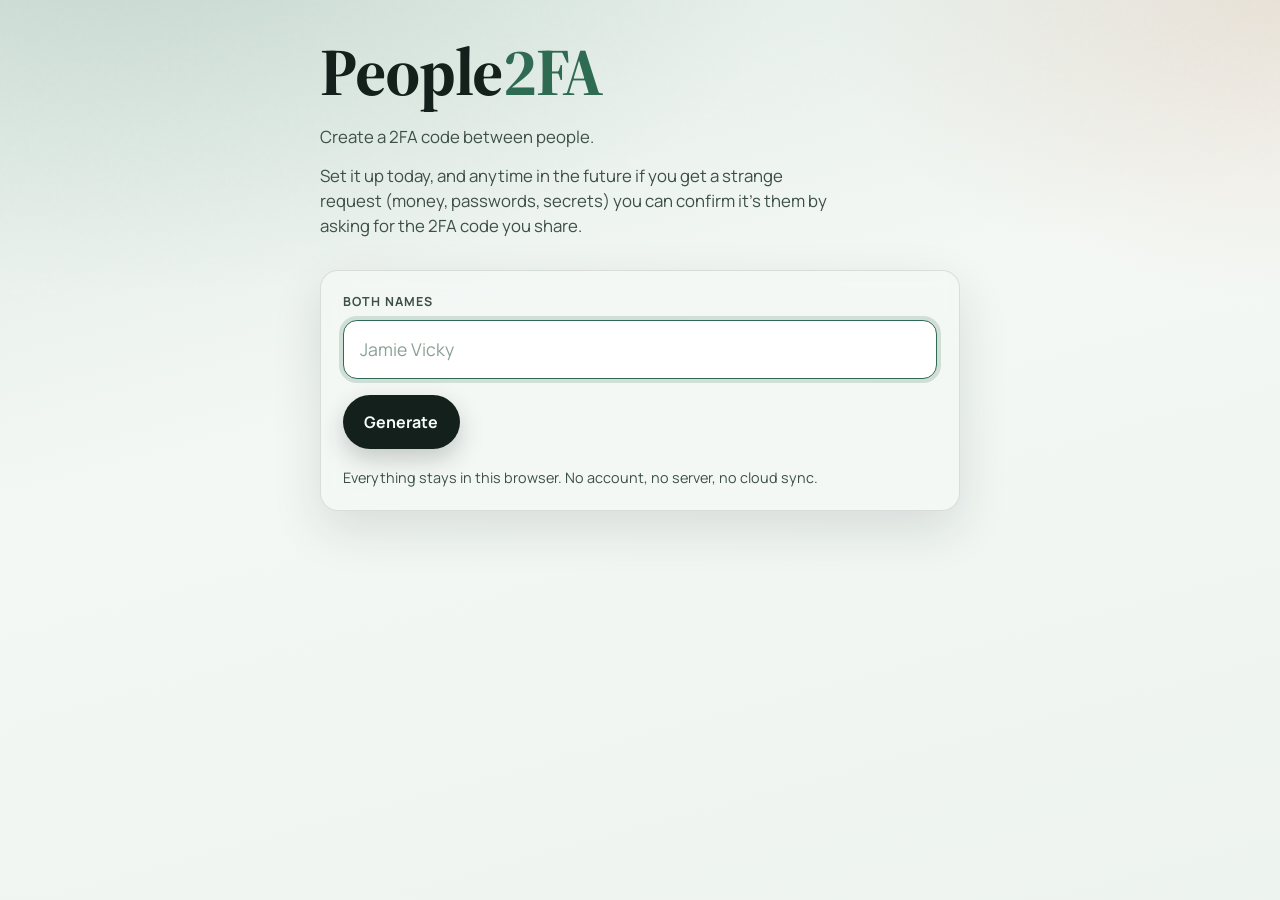
==== commit fb2941de: "Rewrite landing lede for the shared 2FA use case Lead with creating a code between people, then expl" ====
--- a/index.html
+++ b/index.html
@@ -106,6 +106,11 @@
   animation: rise 0.7s ease 0.12s both;
 }
 
+.lede-follow {
+  margin-top: -1.15rem;
+  animation-delay: 0.18s;
+}
+
 .panel {
   background: rgba(244, 248, 245, 0.72);
   border: 1px solid var(--line);
@@ -419,8 +424,12 @@
     <main class="shell" id="view-landing">
       <h1 class="brand">People<span>2FA</span></h1>
       <p class="lede">
-        A shared authenticator code for two people. Generate once, add it on both
-        phones, and use the rotating digits whenever you need to prove it’s really them.
+        Create a 2FA code between people.
+      </p>
+      <p class="lede lede-follow">
+        Set it up today, and anytime in the future if you get a strange request
+        (money, passwords, secrets) you can confirm it’s them by asking for the 2FA
+        code you share.
       </p>
 
       <form class="panel" id="generate-form" autocomplete="off">
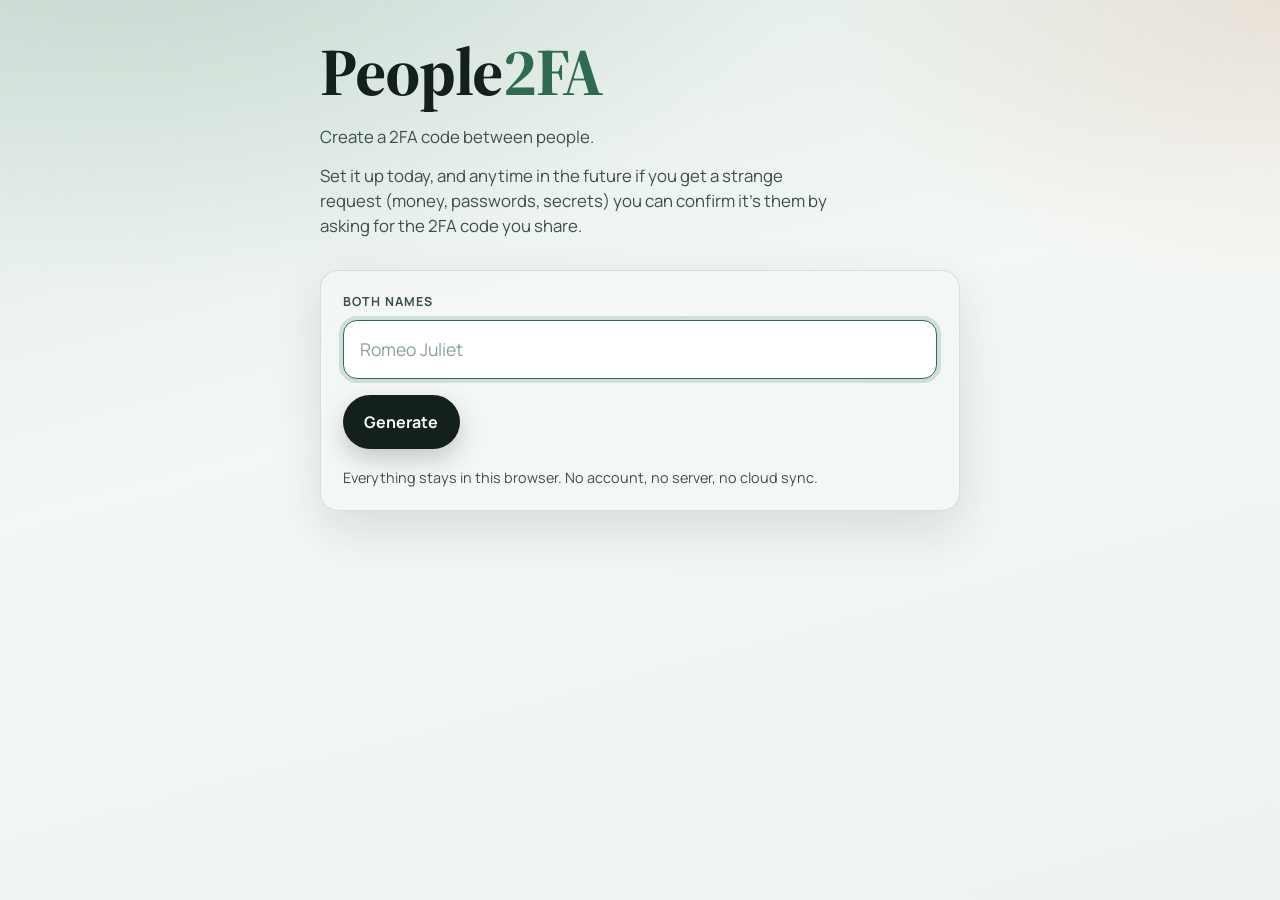
==== commit ad0a94bd: "Use Romeo Juliet as the example pair names Update the landing placeholder, validation hint, and READ" ====
--- a/index.html
+++ b/index.html
@@ -439,7 +439,7 @@
           name="both-names"
           type="text"
           maxlength="64"
-          placeholder="Jamie Vicky"
+          placeholder="Romeo Juliet"
           required
           autofocus
         />
@@ -2850,7 +2850,7 @@
 
   function sanitizeLabel(raw) {
     // Strip spaces/symbols and uppercase so labels stay URI-safe and readable.
-    // Example: "Jamie&Vicky" → "JAMIEVICKY"
+    // Example: "Romeo&Juliet" → "ROMEOJULIET"
     return String(raw || "")
       .toUpperCase()
       .replace(/[^A-Z0-9]/g, "")
@@ -2923,7 +2923,7 @@
 
       if (!label || label.length < 2) {
         if (error) {
-          error.textContent = "Enter both names, like Jamie Vicky.";
+          error.textContent = "Enter both names, like Romeo Juliet.";
           error.classList.add("show");
         }
         input.focus();
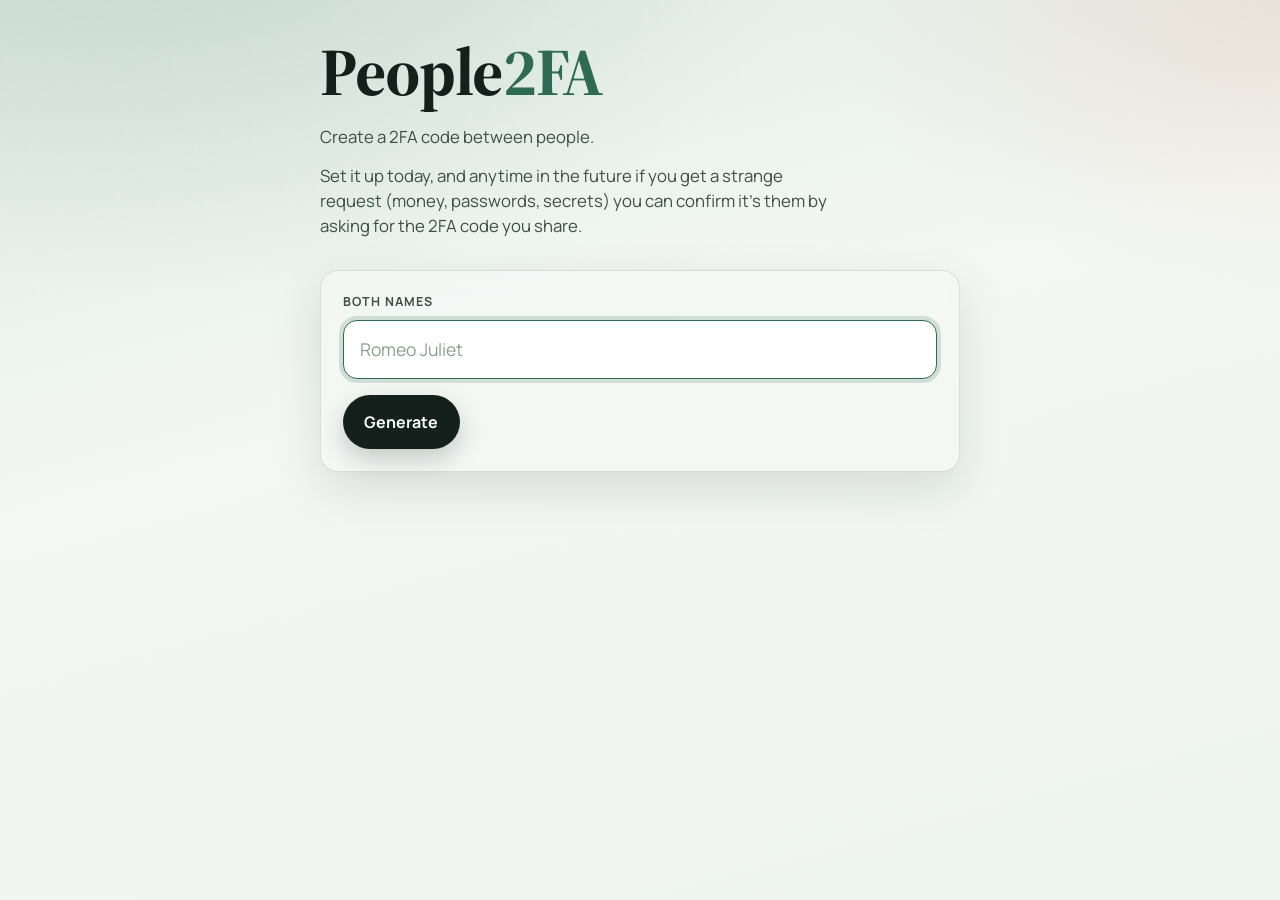
==== commit 11108c93: "Drop landing privacy hint; add server warning on result Remove the “everything stays in this browser" ====
--- a/index.html
+++ b/index.html
@@ -447,9 +447,6 @@
           <button class="btn btn-primary" type="submit">Generate</button>
         </div>
         <p class="error" id="form-error" role="alert"></p>
-        <p class="hint">
-          Everything stays in this browser. No account, no server, no cloud sync.
-        </p>
       </form>
     </main>
 
@@ -505,6 +502,7 @@
               Anyone with the secret can generate the same codes. Treat it like a
               shared password.
             </li>
+            <li>Nothing is saved on our server.</li>
           </ul>
         </section>
       </div>
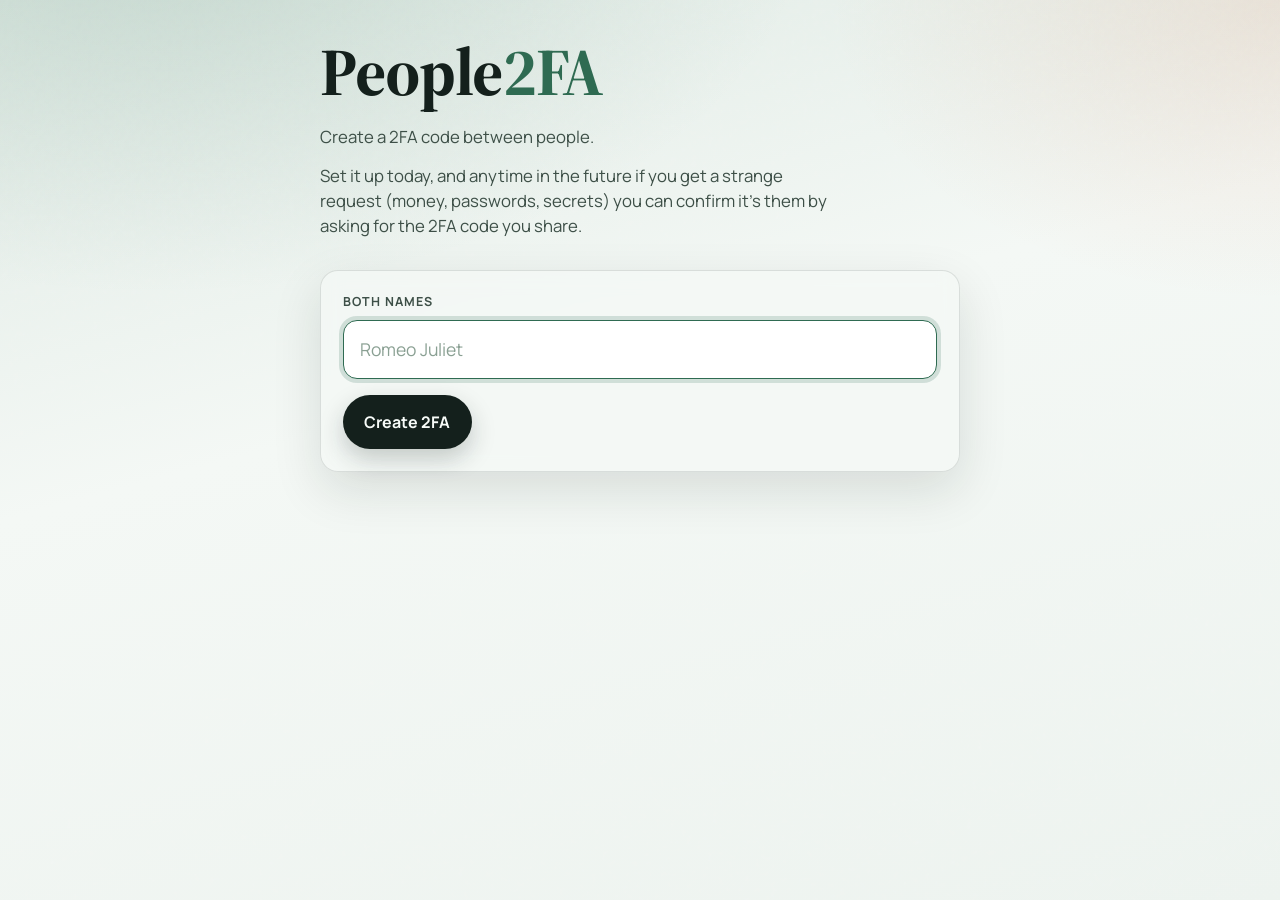
==== commit 806b05d2: "Restore index.html and keep Create 2FA CTA Previous commit accidentally dropped the single-file app " ====
--- a/index.html
+++ b/index.html
@@ -444,7 +444,7 @@
           autofocus
         />
         <div class="actions">
-          <button class="btn btn-primary" type="submit">Generate</button>
+          <button class="btn btn-primary" type="submit">Create 2FA</button>
         </div>
         <p class="error" id="form-error" role="alert"></p>
       </form>
